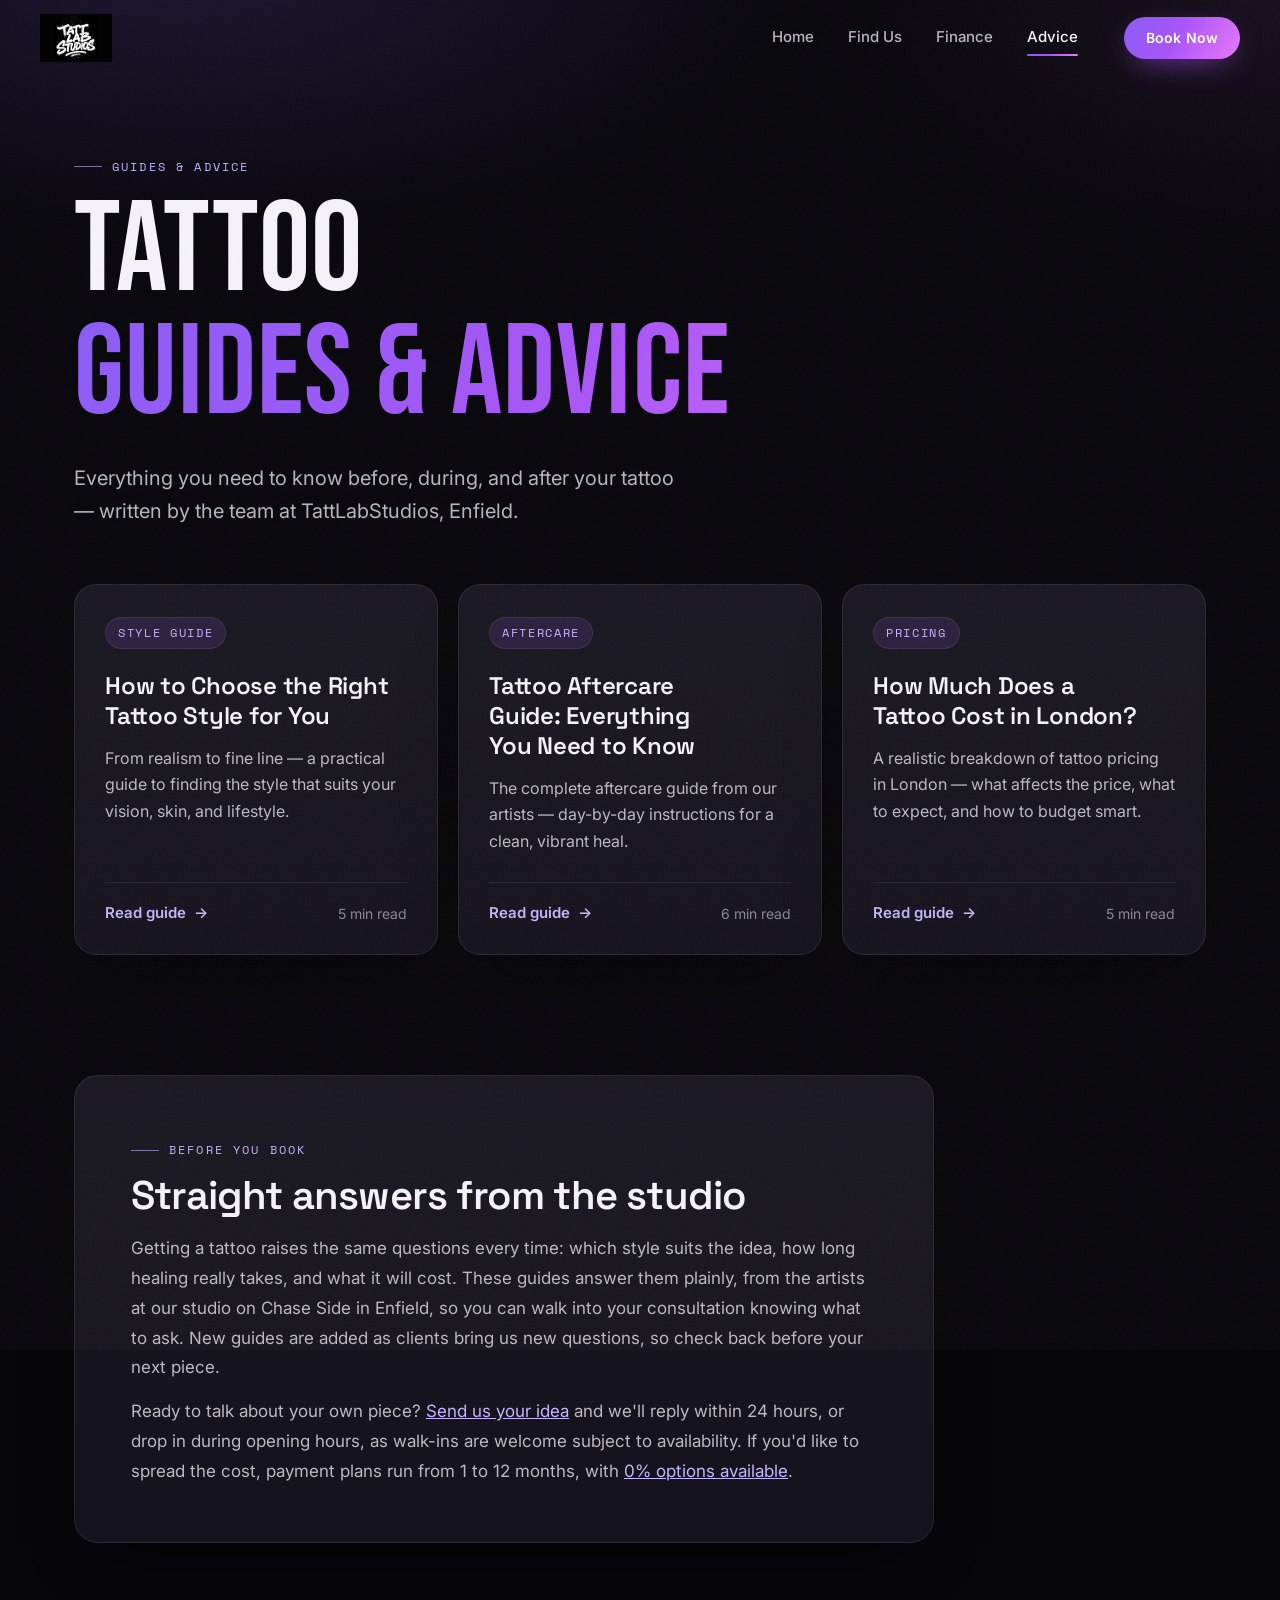
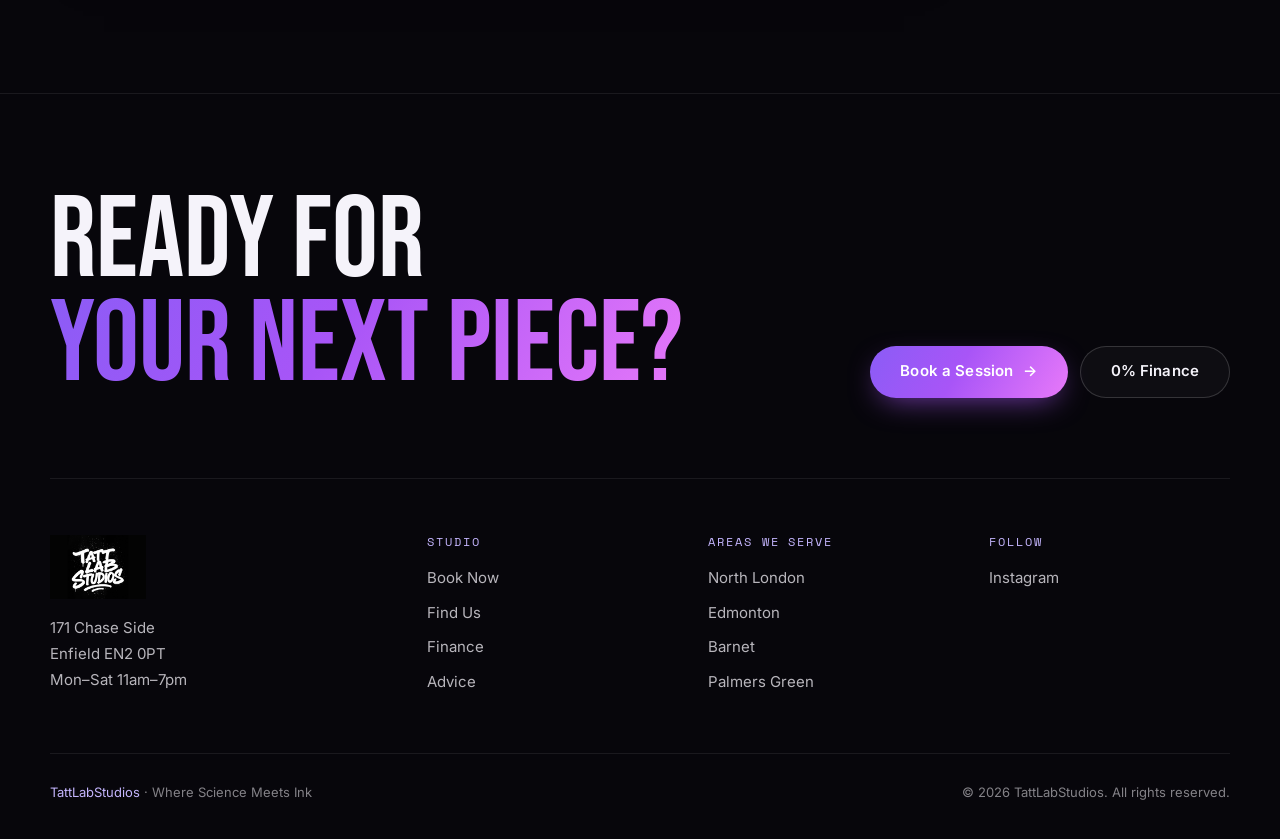
==== blog.html @ 55b68f9d "Merge remote-tracking branch 'origin/main' into redesign/cinematic # Conflicts: #	blog.html #	blog/h" ====
<!DOCTYPE html>
<html lang="en-GB">
<head>
  <meta charset="UTF-8"/>
  <meta name="viewport" content="width=device-width, initial-scale=1.0"/>
  <title>Tattoo Blog | Advice, Guides & Inspiration | TattLabStudios</title>
  <meta name="description" content="Tattoo advice, aftercare guides, style inspiration and cost breakdowns from TattLabStudios — Enfield's premier tattoo studio."/>
  <meta name="robots" content="index, follow"/>
  <link rel="canonical" href="https://www.tattlabstudios.co.uk/blog"/>
  <meta property="og:type" content="website"/>
  <meta property="og:title" content="Tattoo Blog | TattLabStudios Enfield"/>
  <meta property="og:description" content="Tattoo advice, aftercare guides, style inspiration and more from TattLabStudios, Enfield."/>
  <meta property="og:url" content="https://www.tattlabstudios.co.uk/blog"/>
  <meta property="og:image" content="https://www.tattlabstudios.co.uk/assets/logo.png"/>
  <meta name="twitter:card" content="summary"/>
  <link rel="icon" type="image/png" href="/assets/favicon-32.png"/>
  <link rel="preconnect" href="https://fonts.googleapis.com"/>
  <link rel="preconnect" href="https://fonts.gstatic.com" crossorigin/>
  <link href="https://fonts.googleapis.com/css2?family=Bebas+Neue&family=Inter:wght@400;500;600;700&family=Space+Grotesk:wght@500;600;700&family=Space+Mono:wght@400;700&display=swap" rel="stylesheet"/>
  <link rel="stylesheet" href="/shared.css"/>
  <script>document.documentElement.classList.add('js')</script>
  <script src="/assets/site.js" defer></script>
  <style>
    .guides { position: relative; z-index: 1; max-width: var(--max); margin: 0 auto; padding: 0 24px clamp(72px, 10vw, 120px); }
    .guide-grid { display: grid; grid-template-columns: repeat(3, 1fr); gap: 20px; }
    .guide-item { display: flex; }

    /* Whole card is one link */
    .guide-card {
      position: relative; overflow: hidden;
      flex: 1;
      display: flex; flex-direction: column;
      padding: 32px 30px 28px;
      border-radius: 22px;
      color: var(--text); text-decoration: none;
      transition: transform 0.6s var(--ease-cine), border-color 0.4s, box-shadow 0.6s var(--ease-cine);
    }
    .guide-card::after {
      content: ''; position: absolute; inset: auto -30% -60% -30%; height: 80%;
      background: radial-gradient(closest-side, var(--glow), transparent);
      opacity: 0; transition: opacity 0.6s; pointer-events: none;
    }
    .guide-card:hover, .guide-card:focus-visible { transform: translateY(-6px); border-color: var(--line-strong); }
    .guide-card:hover::after, .guide-card:focus-visible::after { opacity: 1; }

    .guide-tag {
      align-self: flex-start;
      font-family: var(--font-mono);
      font-size: 12px; letter-spacing: 0.14em; text-transform: uppercase;
      color: var(--accent-cyan);
      background: var(--accent-soft);
      border: 1px solid var(--line);
      padding: 5px 12px; border-radius: 999px;
      margin-bottom: 22px;
    }
    .guide-card h2 {
      font-size: 24px; font-weight: 600; letter-spacing: -0.01em; line-height: 1.25;
      margin-bottom: 14px;
    }
    .guide-card p { font-size: 16px; line-height: 1.65; color: var(--text-dim); margin-bottom: 28px; }
    .guide-foot {
      position: relative; z-index: 1;
      margin-top: auto;
      display: flex; justify-content: space-between; align-items: center; gap: 12px;
      padding-top: 18px;
      border-top: 1px solid var(--line);
    }
    .guide-read { color: var(--accent-cyan); font-weight: 600; font-size: 15px; display: inline-flex; gap: 8px; align-items: center; }
    .guide-card:hover .btn-arrow { transform: translateX(4px); }
    .guide-time { font-size: 14px; color: var(--text-dimmer); white-space: nowrap; }

    @media (max-width: 960px) { .guide-grid { grid-template-columns: repeat(2, 1fr); } }
    @media (max-width: 680px) {
      .guide-grid { grid-template-columns: 1fr; }
      .guide-card { padding: 28px 24px 24px; }
    }
      .before-book { position: relative; z-index: 1; max-width: var(--max); margin: 0 auto; padding: 0 24px clamp(64px, 9vw, 110px); }
    .bb-inner { padding: clamp(28px, 5vw, 56px); border-radius: 24px; max-width: 860px; }
    .bb-inner h2 { font-size: clamp(28px, 4vw, 40px); font-weight: 600; letter-spacing: -0.02em; margin: 14px 0 16px; }
    .bb-inner p { font-size: 17px; color: var(--text-dim); line-height: 1.75; }
    .bb-inner p + p { margin-top: 14px; }
    .bb-inner a { color: var(--accent-cyan); }
  </style>
</head>
<body>
  <a class="skip-link" href="#main">Skip to content</a>
  <!--HEADER:START-->
  <header class="site-header" id="siteHeader">
    <a href="/" class="brand" aria-label="TattLabStudios home"><img src="/assets/logo.png" alt="TattLabStudios"/></a>
    <nav class="site-nav" aria-label="Main">
      <a href="/">Home</a>
      <a href="/where-are-we">Find Us</a>
      <a href="/finance">Finance</a>
      <a href="/blog" aria-current="page">Advice</a>
    </nav>
    <a href="/contact" class="btn-primary btn-sm header-cta">Book Now</a>
    <button class="menu-toggle" type="button" aria-expanded="false" aria-controls="mobileMenu" aria-label="Open menu"><span></span><span></span></button>
  </header>
  <div class="mobile-menu" id="mobileMenu" aria-hidden="true">
    <nav aria-label="Mobile">
      <a href="/"><small>01</small>Home</a>
      <a href="/contact"><small>02</small>Book Now</a>
      <a href="/where-are-we"><small>03</small>Find Us</a>
      <a href="/finance"><small>04</small>Finance</a>
      <a href="/blog" aria-current="page"><small>05</small>Advice</a>
    </nav>
    <div class="mm-foot">
      171 Chase Side, Enfield EN2 0PT<br/>
      Mon–Sat 11am–7pm · Sun closed<br/>
      <a href="https://instagram.com/tattlabstudios" target="_blank" rel="noopener">@tattlabstudios</a>
    </div>
  </div>
  <!--HEADER:END-->

  <main id="main">
    <div class="page-hero">
      <div data-reveal-lines>
        <span class="eyebrow-label">Guides &amp; advice</span>
        <h1>
          <span class="line"><span>Tattoo</span></span>
          <span class="line" style="--d:.1s"><span class="grad-text">Guides &amp; Advice</span></span>
        </h1>
      </div>
      <p class="lead" data-reveal style="--d:.25s">Everything you need to know before, during, and after your tattoo — written by the team at TattLabStudios, Enfield.</p>
    </div>

    <section class="guides" aria-label="All guides">
      <div class="guide-grid">
        <div class="guide-item" data-reveal>
          <a href="/blog/how-to-choose-your-tattoo-style" class="guide-card glass-card">
            <span class="guide-tag">Style Guide</span>
            <h2>How to Choose the Right Tattoo Style for You</h2>
            <p>From realism to fine line — a practical guide to finding the style that suits your vision, skin, and lifestyle.</p>
            <span class="guide-foot">
              <span class="guide-read">Read guide <span class="btn-arrow" aria-hidden="true">→</span></span>
              <span class="guide-time">5 min read</span>
            </span>
          </a>
        </div>
        <div class="guide-item" data-reveal style="--d:.12s">
          <a href="/blog/tattoo-aftercare-guide" class="guide-card glass-card">
            <span class="guide-tag">Aftercare</span>
            <h2>Tattoo Aftercare Guide: Everything You Need to Know</h2>
            <p>The complete aftercare guide from our artists — day-by-day instructions for a clean, vibrant heal.</p>
            <span class="guide-foot">
              <span class="guide-read">Read guide <span class="btn-arrow" aria-hidden="true">→</span></span>
              <span class="guide-time">6 min read</span>
            </span>
          </a>
        </div>
        <div class="guide-item" data-reveal style="--d:.24s">
          <a href="/blog/how-much-does-a-tattoo-cost-in-london" class="guide-card glass-card">
            <span class="guide-tag">Pricing</span>
            <h2>How Much Does a Tattoo Cost in London?</h2>
            <p>A realistic breakdown of tattoo pricing in London — what affects the price, what to expect, and how to budget smart.</p>
            <span class="guide-foot">
              <span class="guide-read">Read guide <span class="btn-arrow" aria-hidden="true">→</span></span>
              <span class="guide-time">5 min read</span>
            </span>
          </a>
        </div>
      </div>
    </section>

    <section class="before-book" aria-labelledby="before-book">
      <div class="bb-inner glass-card" data-reveal>
        <span class="eyebrow-label">Before you book</span>
        <h2 id="before-book">Straight answers from the studio</h2>
        <p>Getting a tattoo raises the same questions every time: which style suits the idea, how long healing really takes, and what it will cost. These guides answer them plainly, from the artists at our studio on Chase Side in Enfield, so you can walk into your consultation knowing what to ask. New guides are added as clients bring us new questions, so check back before your next piece.</p>
        <p>Ready to talk about your own piece? <a href="/contact">Send us your idea</a> and we'll reply within 24 hours, or drop in during opening hours, as walk-ins are welcome subject to availability. If you'd like to spread the cost, payment plans run from 1 to 12 months, with <a href="/finance">0% options available</a>.</p>
      </div>
    </section>
  </main>

  <!--FOOTER:START-->
  <footer>
    <div class="footer-cta">
      <h2>Ready for<br/><span class="grad-text">your next piece?</span></h2>
      <div class="fc-actions">
        <a href="/contact" class="btn-primary">Book a Session <span class="btn-arrow">→</span></a>
        <a href="/finance" class="btn-ghost">0% Finance</a>
      </div>
    </div>
    <div class="footer-inner">
      <div class="footer-col">
        <img src="/assets/logo.png" alt="TattLabStudios" class="footer-logo"/>
        <p>171 Chase Side<br/>Enfield EN2 0PT<br/>Mon–Sat 11am–7pm</p>
      </div>
      <div class="footer-col">
        <h4>Studio</h4>
        <a href="/contact">Book Now</a>
        <a href="/where-are-we">Find Us</a>
        <a href="/finance">Finance</a>
        <a href="/blog">Advice</a>
      </div>
      <div class="footer-col">
        <h4>Areas We Serve</h4>
        <a href="/tattoo-studio-north-london">North London</a>
        <a href="/tattoo-studio-edmonton">Edmonton</a>
        <a href="/tattoo-studio-barnet">Barnet</a>
        <a href="/tattoo-studio-palmers-green">Palmers Green</a>
      </div>
      <div class="footer-col">
        <h4>Follow</h4>
        <a href="https://instagram.com/tattlabstudios" target="_blank" rel="noopener">Instagram</a>
      </div>
    </div>
    <div class="footer-bottom">
      <span><span class="f-accent">TattLabStudios</span> · Where Science Meets Ink</span>
      <span>© 2026 TattLabStudios. All rights reserved.</span>
    </div>
  </footer>
  <!--FOOTER:END-->
</body>
</html>
---- shared.css ----
/* ══════════════════════════════════════════════════════════════
   TattLabStudios — Shared Design System
   Cinematic · clear · simple
   ══════════════════════════════════════════════════════════════ */

:root {
  /* Surfaces */
  --bg: #07060b;
  --bg2: #0d0b14;
  --surface: #110f19;
  --surface-2: #181523;
  --line: rgba(255,255,255,0.08);
  --line-strong: rgba(255,255,255,0.16);

  /* Text */
  --text: #f5f3fa;
  --text-dim: rgba(245,243,250,0.74);
  --text-dimmer: rgba(245,243,250,0.52);

  /* Brand */
  --accent: #a855f7;
  --accent-soft: rgba(168,85,247,0.14);
  --accent-cyan: #c4b5fd;          /* legacy name — light violet */
  --accent-pink: #e879f9;
  --grad: linear-gradient(120deg, #8b5cf6 0%, #a855f7 45%, #e879f9 100%);

  /* Legacy tokens still referenced by page styles */
  --card: var(--surface);
  --card-border: var(--line);
  --glow: rgba(168,85,247,0.28);
  --glow-cyan: rgba(168,85,247,0.18);

  /* Type */
  --font-body: 'Inter', system-ui, -apple-system, sans-serif;
  --font-display: 'Space Grotesk', 'Inter', system-ui, sans-serif;
  --font-cine: 'Bebas Neue', 'Space Grotesk', Impact, sans-serif;
  --font-mono: 'Space Mono', ui-monospace, monospace;

  /* Motion */
  --ease-cine: cubic-bezier(0.16, 1, 0.3, 1);
  --ease-soft: cubic-bezier(0.65, 0, 0.35, 1);

  --header-h: 76px;
  --max: 1180px;
}

*, *::before, *::after { box-sizing: border-box; margin: 0; padding: 0; }

html { scroll-behavior: smooth; scroll-padding-top: calc(var(--header-h) + 16px); }

body {
  font-family: var(--font-body);
  font-size: 16px;
  line-height: 1.65;
  background: var(--bg);
  color: var(--text);
  min-height: 100vh;
  overflow-x: hidden;
  -webkit-font-smoothing: antialiased;
  -moz-osx-font-smoothing: grayscale;
  text-rendering: optimizeLegibility;
  animation: pageIn 0.9s var(--ease-cine) both;
}

body.is-leaving { animation: pageOut 0.35s var(--ease-soft) forwards; }

@keyframes pageIn  { from { opacity: 0; } to { opacity: 1; } }
@keyframes pageOut { to { opacity: 0; } }

h1, h2, h3, h4 { font-family: var(--font-display); line-height: 1.1; text-wrap: balance; }
p { text-wrap: pretty; }
img { max-width: 100%; display: block; }
a { color: inherit; }

::selection { background: rgba(168,85,247,0.5); color: #fff; }

:focus-visible { outline: 2px solid var(--accent-pink); outline-offset: 3px; border-radius: 6px; }

.skip-link {
  position: absolute; left: 16px; top: -60px; z-index: 2000;
  background: #fff; color: #000; padding: 10px 16px; border-radius: 8px;
  font-weight: 600; text-decoration: none; transition: top 0.2s;
}
.skip-link:focus { top: 16px; }

/* ── Film grain + vignette (cinematic texture, very subtle) ── */
body::before {
  content: '';
  position: fixed; inset: -50%;
  z-index: 999; pointer-events: none;
  opacity: 0.05;
  background-image: url("data:image/svg+xml,%3Csvg xmlns='http://www.w3.org/2000/svg' width='160' height='160'%3E%3Cfilter id='n'%3E%3CfeTurbulence type='fractalNoise' baseFrequency='0.9' numOctaves='2' stitchTiles='stitch'/%3E%3C/filter%3E%3Crect width='100%25' height='100%25' filter='url(%23n)'/%3E%3C/svg%3E");
  animation: grain 1.2s steps(6) infinite;
}
@keyframes grain {
  0%   { transform: translate(0,0); }
  20%  { transform: translate(-3%,2%); }
  40%  { transform: translate(2%,-3%); }
  60%  { transform: translate(-2%,-1%); }
  80%  { transform: translate(3%,3%); }
  100% { transform: translate(0,0); }
}

/* Old decorative layers are retired */
.bg-blobs, .bg-grid, .sci-bg { display: none !important; }

/* Soft ambient light at the top of every page */
body::after {
  content: '';
  position: fixed; inset: 0; z-index: -1; pointer-events: none;
  background:
    radial-gradient(ellipse 70% 45% at 15% -5%, rgba(139,92,246,0.16), transparent 70%),
    radial-gradient(ellipse 50% 40% at 100% 0%, rgba(232,121,249,0.07), transparent 70%);
}

/* ══ HEADER ══════════════════════════════════════════════════ */
.site-header {
  position: fixed; top: 0; left: 0; right: 0;
  z-index: 1000;
  height: var(--header-h);
  display: flex; align-items: center; gap: 32px;
  padding: 0 clamp(16px, 4vw, 40px);
  transition: background 0.4s var(--ease-soft), border-color 0.4s, backdrop-filter 0.4s, height 0.4s var(--ease-cine);
  border-bottom: 1px solid transparent;
}
.site-header.is-scrolled {
  --header-h: 64px;
  background: rgba(7,6,11,0.78);
  backdrop-filter: blur(18px) saturate(140%);
  -webkit-backdrop-filter: blur(18px) saturate(140%);
  border-bottom-color: var(--line);
}

.brand { display: flex; align-items: center; flex-shrink: 0; text-decoration: none; }
.brand img {
  height: 48px; width: auto;
  mix-blend-mode: screen;           /* drops the logo's black box */
  transition: height 0.4s var(--ease-cine), transform 0.3s;
}
.site-header.is-scrolled .brand img { height: 40px; }
.brand:hover img { transform: rotate(-3deg) scale(1.04); }

.site-nav { display: flex; align-items: center; gap: 6px; margin-left: auto; }
.site-nav a {
  position: relative;
  font-size: 15px; font-weight: 500;
  color: var(--text-dim);
  text-decoration: none;
  padding: 8px 14px;
  transition: color 0.25s;
}
.site-nav a::after {
  content: '';
  position: absolute; left: 14px; right: 14px; bottom: 2px;
  height: 2px; border-radius: 2px;
  background: var(--grad);
  transform: scaleX(0); transform-origin: left;
  transition: transform 0.45s var(--ease-cine);
}
.site-nav a:hover { color: var(--text); }
.site-nav a:hover::after,
.site-nav a[aria-current="page"]::after { transform: scaleX(1); }
.site-nav a[aria-current="page"] { color: var(--text); }

.header-cta { flex-shrink: 0; }

.menu-toggle {
  display: none;
  margin-left: auto;
  width: 46px; height: 46px;
  border-radius: 50%;
  border: 1px solid var(--line-strong);
  background: rgba(255,255,255,0.03);
  cursor: pointer;
  position: relative;
  z-index: 1101;
}
.menu-toggle span {
  position: absolute; left: 13px; right: 13px; height: 2px;
  background: var(--text); border-radius: 2px;
  transition: transform 0.45s var(--ease-cine), top 0.45s var(--ease-cine);
}
.menu-toggle span:nth-child(1) { top: 18px; }
.menu-toggle span:nth-child(2) { top: 26px; }
.menu-open .menu-toggle span:nth-child(1) { top: 22px; transform: rotate(45deg); }
.menu-open .menu-toggle span:nth-child(2) { top: 22px; transform: rotate(-45deg); }

/* Full-screen mobile menu */
.mobile-menu {
  position: fixed; inset: 0; z-index: 1100;
  background: rgba(7,6,11,0.97);
  backdrop-filter: blur(20px);
  -webkit-backdrop-filter: blur(20px);
  display: flex; flex-direction: column; justify-content: center;
  padding: 100px 28px 40px;
  clip-path: inset(0 0 100% 0);
  visibility: hidden;
  transition: clip-path 0.7s var(--ease-cine), visibility 0s linear 0.7s;
}
.menu-open .mobile-menu {
  clip-path: inset(0 0 0 0);
  visibility: visible;
  transition: clip-path 0.7s var(--ease-cine), visibility 0s;
}
.mobile-menu nav { display: flex; flex-direction: column; gap: 4px; }
.mobile-menu nav a {
  display: flex; align-items: baseline; gap: 16px;
  font-family: var(--font-cine);
  font-size: clamp(44px, 13vw, 64px);
  letter-spacing: 0.02em;
  line-height: 1.05;
  color: var(--text);
  text-decoration: none;
  opacity: 0; transform: translateY(30px);
  transition: opacity 0.5s, transform 0.7s var(--ease-cine), color 0.2s;
}
.mobile-menu nav a small {
  font-family: var(--font-mono); font-size: 12px; color: var(--accent-cyan); letter-spacing: 0.1em;
}
.mobile-menu nav a[aria-current="page"] { color: var(--accent-cyan); }
.menu-open .mobile-menu nav a { opacity: 1; transform: none; }
.menu-open .mobile-menu nav a:nth-child(1) { transition-delay: 0.15s; }
.menu-open .mobile-menu nav a:nth-child(2) { transition-delay: 0.21s; }
.menu-open .mobile-menu nav a:nth-child(3) { transition-delay: 0.27s; }
.menu-open .mobile-menu nav a:nth-child(4) { transition-delay: 0.33s; }
.menu-open .mobile-menu nav a:nth-child(5) { transition-delay: 0.39s; }
.mobile-menu .mm-foot {
  margin-top: 40px; padding-top: 24px;
  border-top: 1px solid var(--line);
  color: var(--text-dim); font-size: 15px; line-height: 1.7;
}
.mobile-menu .mm-foot a { color: var(--accent-cyan); text-decoration: none; }
body.menu-open { overflow: hidden; }

@media (max-width: 880px) {
  .site-nav, .header-cta { display: none; }
  .menu-toggle { display: block; }
  .brand img { height: 42px; }
}

/* ══ BUTTONS ═════════════════════════════════════════════════ */
.btn-primary, .btn-ghost {
  position: relative;
  display: inline-flex; align-items: center; justify-content: center; gap: 10px;
  min-height: 52px;
  padding: 0 30px;
  font-family: var(--font-body);
  font-size: 15px; font-weight: 600; letter-spacing: 0.01em;
  border-radius: 999px;
  text-decoration: none;
  cursor: pointer;
  overflow: hidden;
  isolation: isolate;
  transition: transform 0.35s var(--ease-cine), box-shadow 0.35s, border-color 0.3s, background 0.3s, color 0.3s;
}
.btn-primary {
  color: #fff;
  background: var(--grad);
  border: none;
  box-shadow: 0 10px 30px -10px rgba(168,85,247,0.7);
}
/* light sweep on hover */
.btn-primary::before {
  content: '';
  position: absolute; inset: 0; z-index: -1;
  background: linear-gradient(110deg, transparent 30%, rgba(255,255,255,0.35) 50%, transparent 70%);
  transform: translateX(-120%);
  transition: transform 0.8s var(--ease-cine);
}
.btn-primary:hover::before { transform: translateX(120%); }
.btn-primary:hover { transform: translateY(-2px); box-shadow: 0 16px 40px -10px rgba(168,85,247,0.85); }

.btn-ghost {
  color: var(--text);
  background: rgba(255,255,255,0.03);
  border: 1px solid var(--line-strong);
}
.btn-ghost:hover { transform: translateY(-2px); border-color: rgba(255,255,255,0.4); background: rgba(255,255,255,0.07); }

.btn-sm { min-height: 42px; padding: 0 22px; font-size: 14px; }
.btn-arrow { transition: transform 0.35s var(--ease-cine); }
.btn-primary:hover .btn-arrow, .btn-ghost:hover .btn-arrow { transform: translateX(4px); }

/* ══ CARDS ═══════════════════════════════════════════════════ */
.glass-card {
  background: linear-gradient(180deg, rgba(255,255,255,0.035), rgba(255,255,255,0.01)), var(--surface);
  border: 1px solid var(--line);
  border-radius: 20px;
  box-shadow: 0 30px 60px -30px rgba(0,0,0,0.8);
}

/* ══ TYPE HELPERS ════════════════════════════════════════════ */
.lab-label, .eyebrow-label {
  display: inline-flex; align-items: center; gap: 10px;
  font-family: var(--font-mono);
  font-size: 12px;
  letter-spacing: 0.18em;
  text-transform: uppercase;
  color: var(--accent-cyan);
}
.eyebrow-label::before {
  content: ''; width: 28px; height: 1px; background: currentColor; opacity: 0.6;
}

.cine-title {
  font-family: var(--font-cine);
  font-weight: 400;
  letter-spacing: 0.01em;
  line-height: 0.92;
  text-transform: uppercase;
}

.text-accent { color: var(--accent); }
.text-cyan { color: var(--accent-cyan); }
.text-dim { color: var(--text-dim); }

.grad-text {
  background: var(--grad);
  -webkit-background-clip: text;
  -webkit-text-fill-color: transparent;
  background-clip: text;
}

/* ══ LAYOUT ══════════════════════════════════════════════════ */
.section-wrap { position: relative; z-index: 1; max-width: var(--max); margin: 0 auto; padding: 0 24px; }
.page-content { position: relative; z-index: 1; padding-top: calc(var(--header-h) + 48px); }

/* Shared page hero for inner pages */
.page-hero {
  position: relative; z-index: 1;
  max-width: var(--max); margin: 0 auto;
  padding: calc(var(--header-h) + 72px) 24px 56px;
}
.page-hero h1 {
  font-family: var(--font-cine);
  font-weight: 400;
  text-transform: uppercase;
  font-size: clamp(56px, 10vw, 128px);
  line-height: 0.9;
  letter-spacing: 0.01em;
  margin: 18px 0 22px;
}
.page-hero p.lead { font-size: clamp(17px, 2vw, 20px); color: var(--text-dim); max-width: 600px; }

/* ══ REVEAL ON SCROLL ════════════════════════════════════════
   Only hides content once JS has confirmed it can reveal it. */
.js [data-reveal] {
  opacity: 0;
  transform: translateY(36px);
  filter: blur(6px);
  transition: opacity 1s var(--ease-cine), transform 1.1s var(--ease-cine), filter 1s var(--ease-cine);
  transition-delay: var(--d, 0s);
}
.js [data-reveal="fade"] { transform: none; }
.js [data-reveal="zoom"] { transform: scale(1.06); }
.js [data-reveal].is-in { opacity: 1; transform: none; filter: none; }

/* Masked line reveal for big headings: wrap each line in <span class="line"><span>…</span></span> */
.line { display: block; overflow: hidden; padding-bottom: 0.06em; }
.line > span { display: block; }
.js .line > span { transform: translateY(105%); transition: transform 1.2s var(--ease-cine); transition-delay: var(--d, 0s); }
.js .is-in .line > span, .js .line.is-in > span { transform: none; }

/* ══ FOOTER ══════════════════════════════════════════════════ */
footer {
  position: relative; z-index: 1;
  margin-top: 40px;
  border-top: 1px solid var(--line);
  padding: 0 24px 36px;
  color: var(--text-dimmer);
  font-size: 15px;
}

.footer-cta {
  max-width: var(--max); margin: 0 auto;
  padding: 96px 0 80px;
  display: flex; align-items: flex-end; justify-content: space-between; gap: 32px; flex-wrap: wrap;
  border-bottom: 1px solid var(--line);
}
.footer-cta h2 {
  font-family: var(--font-cine); font-weight: 400; text-transform: uppercase;
  font-size: clamp(56px, 9vw, 120px); line-height: 0.9; color: var(--text);
}
.footer-cta .fc-actions { display: flex; gap: 12px; flex-wrap: wrap; }

.footer-inner {
  max-width: var(--max); margin: 0 auto;
  display: grid; grid-template-columns: 1.4fr 1fr 1fr 1fr; gap: 40px;
  padding: 56px 0 48px;
}
.footer-col h4 {
  font-family: var(--font-mono);
  font-size: 12px; letter-spacing: 0.16em; text-transform: uppercase;
  color: var(--accent-cyan); font-weight: 400;
  margin-bottom: 18px;
}
.footer-col p { color: var(--text-dim); line-height: 1.75; }
.footer-col a {
  display: block; width: fit-content;
  color: var(--text-dim); text-decoration: none;
  margin-bottom: 10px;
  transition: color 0.2s, transform 0.3s var(--ease-cine);
}
.footer-col a:hover { color: var(--text); transform: translateX(3px); }
.footer-logo { height: 64px; width: auto; mix-blend-mode: screen; margin-bottom: 16px; }

.footer-bottom {
  max-width: var(--max); margin: 0 auto;
  padding-top: 28px;
  border-top: 1px solid var(--line);
  display: flex; justify-content: space-between; align-items: center; flex-wrap: wrap; gap: 12px;
  font-size: 13px;
}
footer span.f-accent { color: var(--accent-cyan); }

@media (max-width: 880px) { .footer-inner { grid-template-columns: 1fr 1fr; } }
@media (max-width: 520px) {
  .footer-inner { grid-template-columns: 1fr; gap: 32px; }
  .footer-bottom { flex-direction: column; text-align: center; }
  .footer-cta { padding: 72px 0 56px; }
}

/* ══ STAT BADGES (used on several pages) ═════════════════════ */
.stat-badge { display: flex; flex-direction: column; gap: 6px; }
.stat-badge .val {
  font-family: var(--font-cine);
  font-size: clamp(48px, 6vw, 72px); line-height: 0.9;
  background: var(--grad);
  -webkit-background-clip: text; -webkit-text-fill-color: transparent; background-clip: text;
}
.stat-badge .lbl { font-size: 14px; color: var(--text-dim); }

/* ══ FORMS (shared polish for contact + finance) ═════════════ */
input, select, textarea { font-family: inherit; font-size: 16px; }

input:-webkit-autofill,
input:-webkit-autofill:hover,
input:-webkit-autofill:focus,
select:-webkit-autofill,
textarea:-webkit-autofill {
  -webkit-box-shadow: 0 0 0 1000px var(--surface-2) inset !important;
  box-shadow: 0 0 0 1000px var(--surface-2) inset !important;
  -webkit-text-fill-color: var(--text) !important;
  caret-color: var(--text);
  transition: background-color 5000s ease-in-out 0s;
}

/* ── Legacy decorative helpers (kept so nothing breaks) ── */
.crosshair, .mol-node { display: none; }

/* ── Scrollbar ── */
::-webkit-scrollbar { width: 10px; }
::-webkit-scrollbar-track { background: var(--bg); }
::-webkit-scrollbar-thumb { background: #2a2438; border-radius: 10px; border: 3px solid var(--bg); }
::-webkit-scrollbar-thumb:hover { background: #3d3452; }

/* ── Reduced motion: keep everything visible and still ── */
@media (prefers-reduced-motion: reduce) {
  html { scroll-behavior: auto; }
  body, body.is-leaving { animation: none; }
  body::before { animation: none; }
  *, *::before, *::after {
    animation-duration: 0.01ms !important;
    animation-iteration-count: 1 !important;
    transition-duration: 0.01ms !important;
    transition-delay: 0s !important;
  }
  .js [data-reveal], .js .line > span { opacity: 1; transform: none; filter: none; }
}
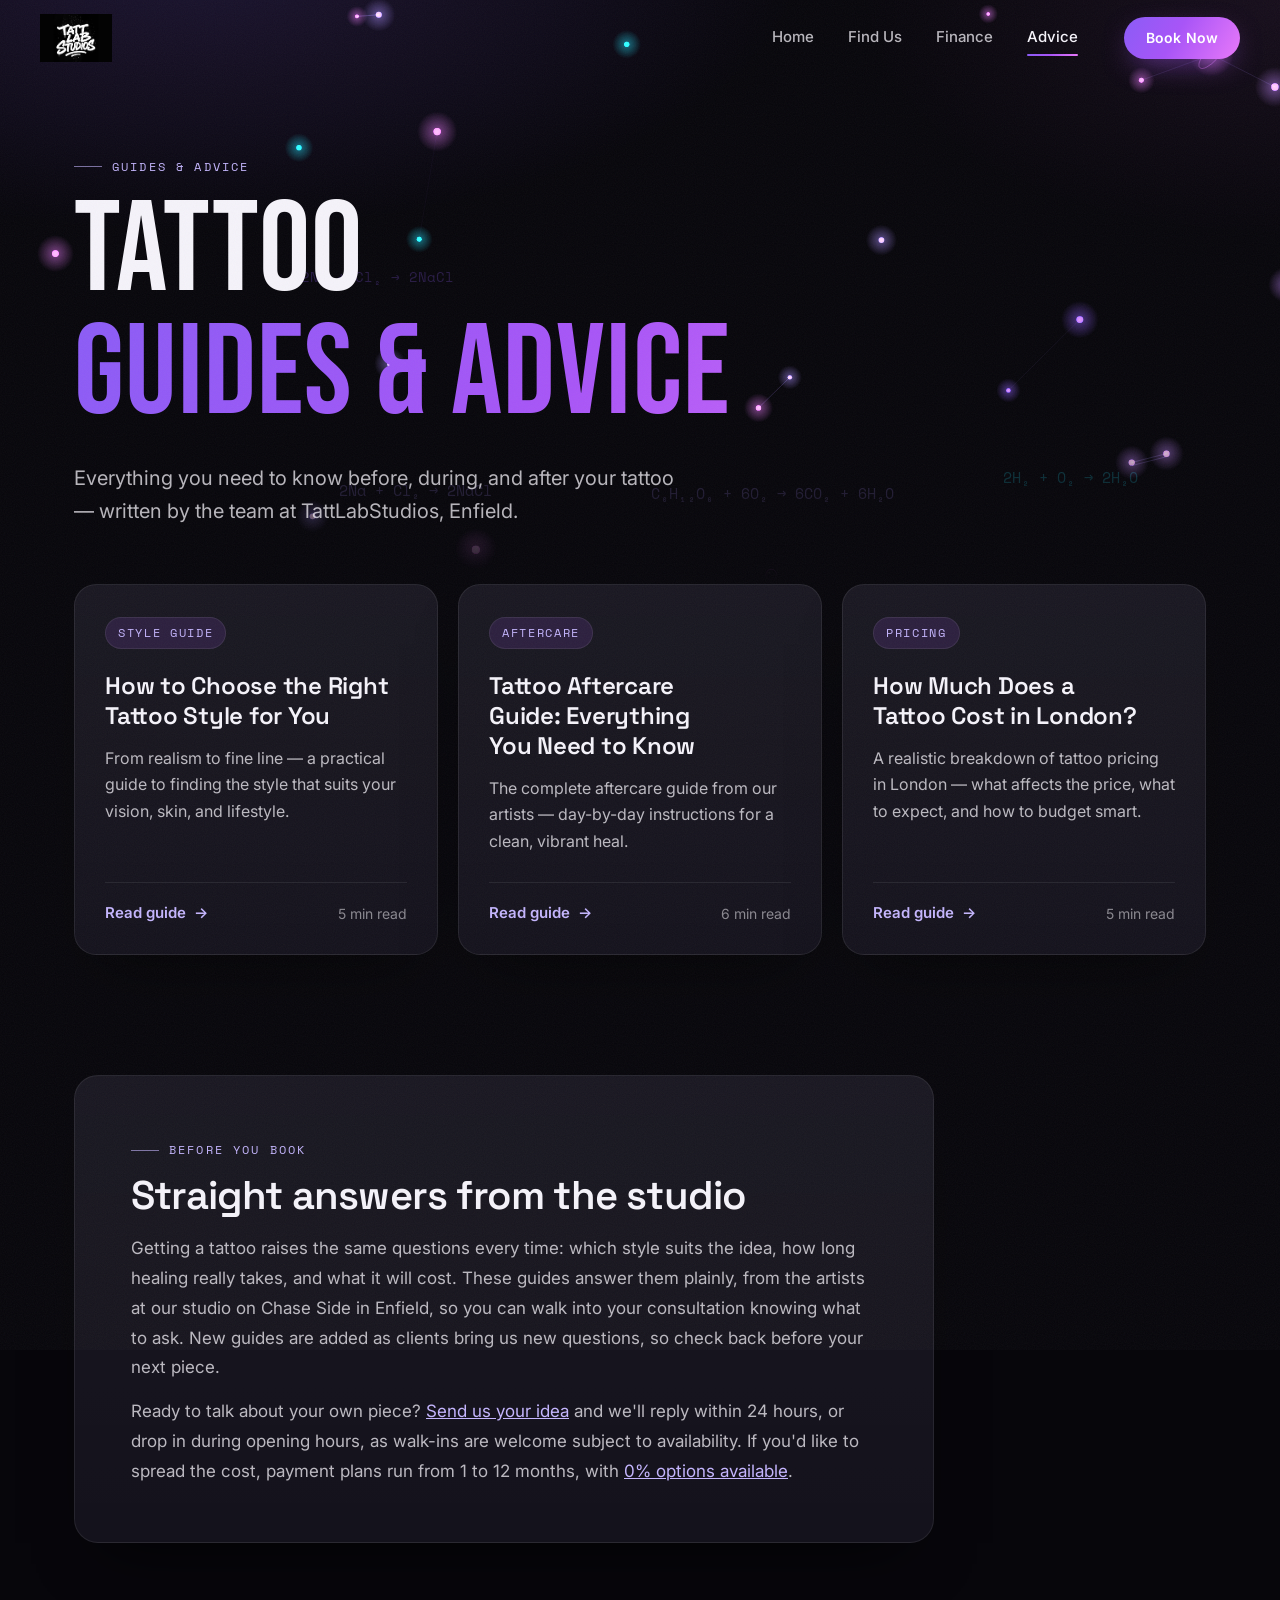
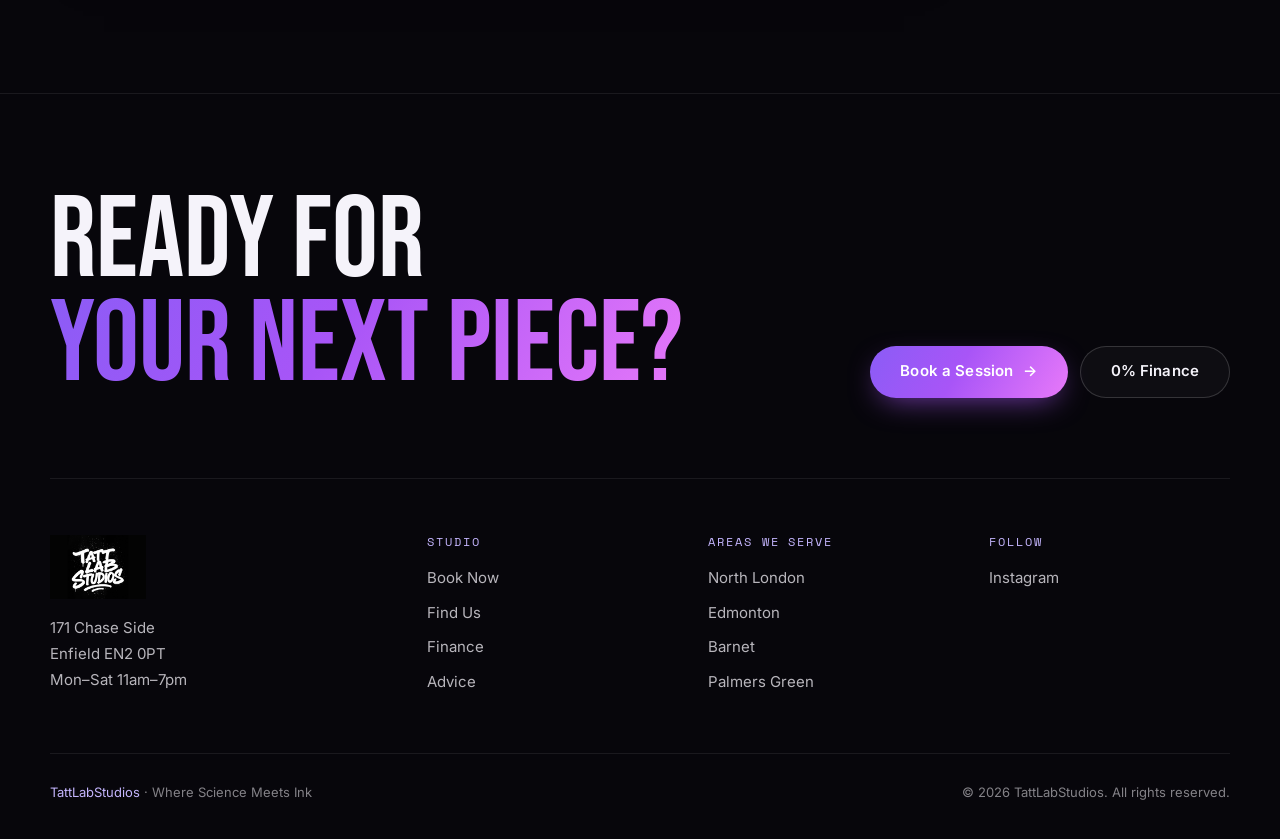
==== commit 25953dc6: "Live lab backdrop and reactive UI Replace the homepage hero photo with an animated lab scene (molecu" ====
--- a/blog.html
+++ b/blog.html
@@ -17,9 +17,10 @@
   <link rel="preconnect" href="https://fonts.googleapis.com"/>
   <link rel="preconnect" href="https://fonts.gstatic.com" crossorigin/>
   <link href="https://fonts.googleapis.com/css2?family=Bebas+Neue&family=Inter:wght@400;500;600;700&family=Space+Grotesk:wght@500;600;700&family=Space+Mono:wght@400;700&display=swap" rel="stylesheet"/>
-  <link rel="stylesheet" href="/shared.css"/>
+  <link rel="stylesheet" href="/shared.css?v=20261120c"/>
   <script>document.documentElement.classList.add('js')</script>
-  <script src="/assets/site.js" defer></script>
+  <script src="/assets/site.js?v=20261120c" defer></script>
+  <script src="/assets/lab-fx.js?v=20261120c" defer></script>
   <style>
     .guides { position: relative; z-index: 1; max-width: var(--max); margin: 0 auto; padding: 0 24px clamp(72px, 10vw, 120px); }
     .guide-grid { display: grid; grid-template-columns: repeat(3, 1fr); gap: 20px; }
@@ -113,7 +114,7 @@
   <!--HEADER:END-->
 
   <main id="main">
-    <div class="page-hero">
+    <div class="page-hero" data-lab-fx="lite">
       <div data-reveal-lines>
         <span class="eyebrow-label">Guides &amp; advice</span>
         <h1>
--- a/shared.css
+++ b/shared.css
@@ -467,3 +467,72 @@
   }
   .js [data-reveal], .js .line > span { opacity: 1; transform: none; filter: none; }
 }
+
+/* ══ LAB FX: live molecule / reaction backdrop (assets/lab-fx.js) ══ */
+[data-lab-fx] { position: relative; isolation: isolate; }
+.lab-canvas {
+  position: absolute; top: 0; bottom: 0;
+  left: calc(50% - 50vw); width: 100vw; height: 100%;
+  z-index: -2;
+  pointer-events: none;
+  -webkit-mask-image: linear-gradient(180deg, #000 72%, transparent);
+          mask-image: linear-gradient(180deg, #000 72%, transparent);
+  animation: labIn 1.6s var(--ease-cine) 0.3s both;
+}
+@keyframes labIn { from { opacity: 0; filter: blur(6px); } to { opacity: 1; filter: none; } }
+.page-hero[data-lab-fx] .lab-canvas { opacity: 0.85; }
+/* tapping the backdrop sets off a reaction with a small jolt */
+.lab-shake > :not(.lab-canvas):not(.letterbox) { animation: labShake 0.38s cubic-bezier(.36,.07,.19,.97); }
+@keyframes labShake {
+  20% { transform: translate(-3px, 2px); }
+  40% { transform: translate(3px, -2px); }
+  60% { transform: translate(-2px, -1px); }
+  80% { transform: translate(2px, 1px); }
+}
+
+/* ══ REACTIVE UI ═════════════════════════════════════════════ */
+.scroll-progress {
+  position: fixed; top: 0; left: 0; right: 0; height: 3px;
+  z-index: 1200; pointer-events: none;
+  background: linear-gradient(90deg, #22d3ee, #a78bfa, #e879f9);
+  box-shadow: 0 0 12px rgba(232,121,249,0.7);
+  transform: scaleX(0); transform-origin: left;
+}
+.burst-dot {
+  position: fixed; z-index: 2000; pointer-events: none;
+  width: 6px; height: 6px; border-radius: 50%;
+  box-shadow: 0 0 10px currentColor;
+}
+/* buttons drift toward the cursor and squash when pressed */
+.btn-primary, .btn-ghost {
+  translate: var(--tx, 0px) var(--ty, 0px);
+  transition: transform 0.35s var(--ease-cine), translate 0.25s var(--ease-soft), scale 0.15s, box-shadow 0.35s, border-color 0.3s, background 0.3s, color 0.3s;
+}
+.btn-primary:active, .btn-ghost:active, .menu-toggle:active { scale: 0.95; }
+.btn-primary { animation: btnGlow 3.2s ease-in-out infinite; }
+@keyframes btnGlow {
+  0%, 100% { box-shadow: 0 10px 30px -10px rgba(168,85,247,0.7); }
+  50%      { box-shadow: 0 10px 38px -6px rgba(232,121,249,0.85); }
+}
+.glass-card:active { scale: 0.99; }
+.is-reactive { position: relative; rotate: var(--rot, 0 0 1 0deg); transition: rotate 0.4s var(--ease-soft), transform 0.6s var(--ease-cine), border-color 0.4s, opacity 1s var(--ease-cine), filter 1s var(--ease-cine); }
+.card-spot {
+  position: absolute; inset: 0; border-radius: inherit; pointer-events: none; z-index: 2;
+  background: radial-gradient(420px circle at var(--mx, 50%) var(--my, 50%), rgba(167,139,250,0.16), transparent 45%);
+  opacity: 0; transition: opacity 0.35s;
+  mix-blend-mode: screen;
+}
+.is-reactive:hover .card-spot { opacity: 1; }
+.is-reactive:hover { border-color: rgba(167,139,250,0.45); }
+
+/* mobile header: logo left, Book Now + menu grouped on the right */
+@media (max-width: 880px) {
+  .header-cta { display: inline-flex; margin-left: auto; min-height: 40px; padding: 0 18px; }
+  .header-cta + .menu-toggle { margin-left: 10px; }
+}
+@media (max-width: 360px) { .header-cta { display: none; } .menu-toggle { margin-left: auto; } }
+
+@media (prefers-reduced-motion: reduce) {
+  .btn-primary { animation: none; }
+  .lab-canvas { animation: none; }
+}
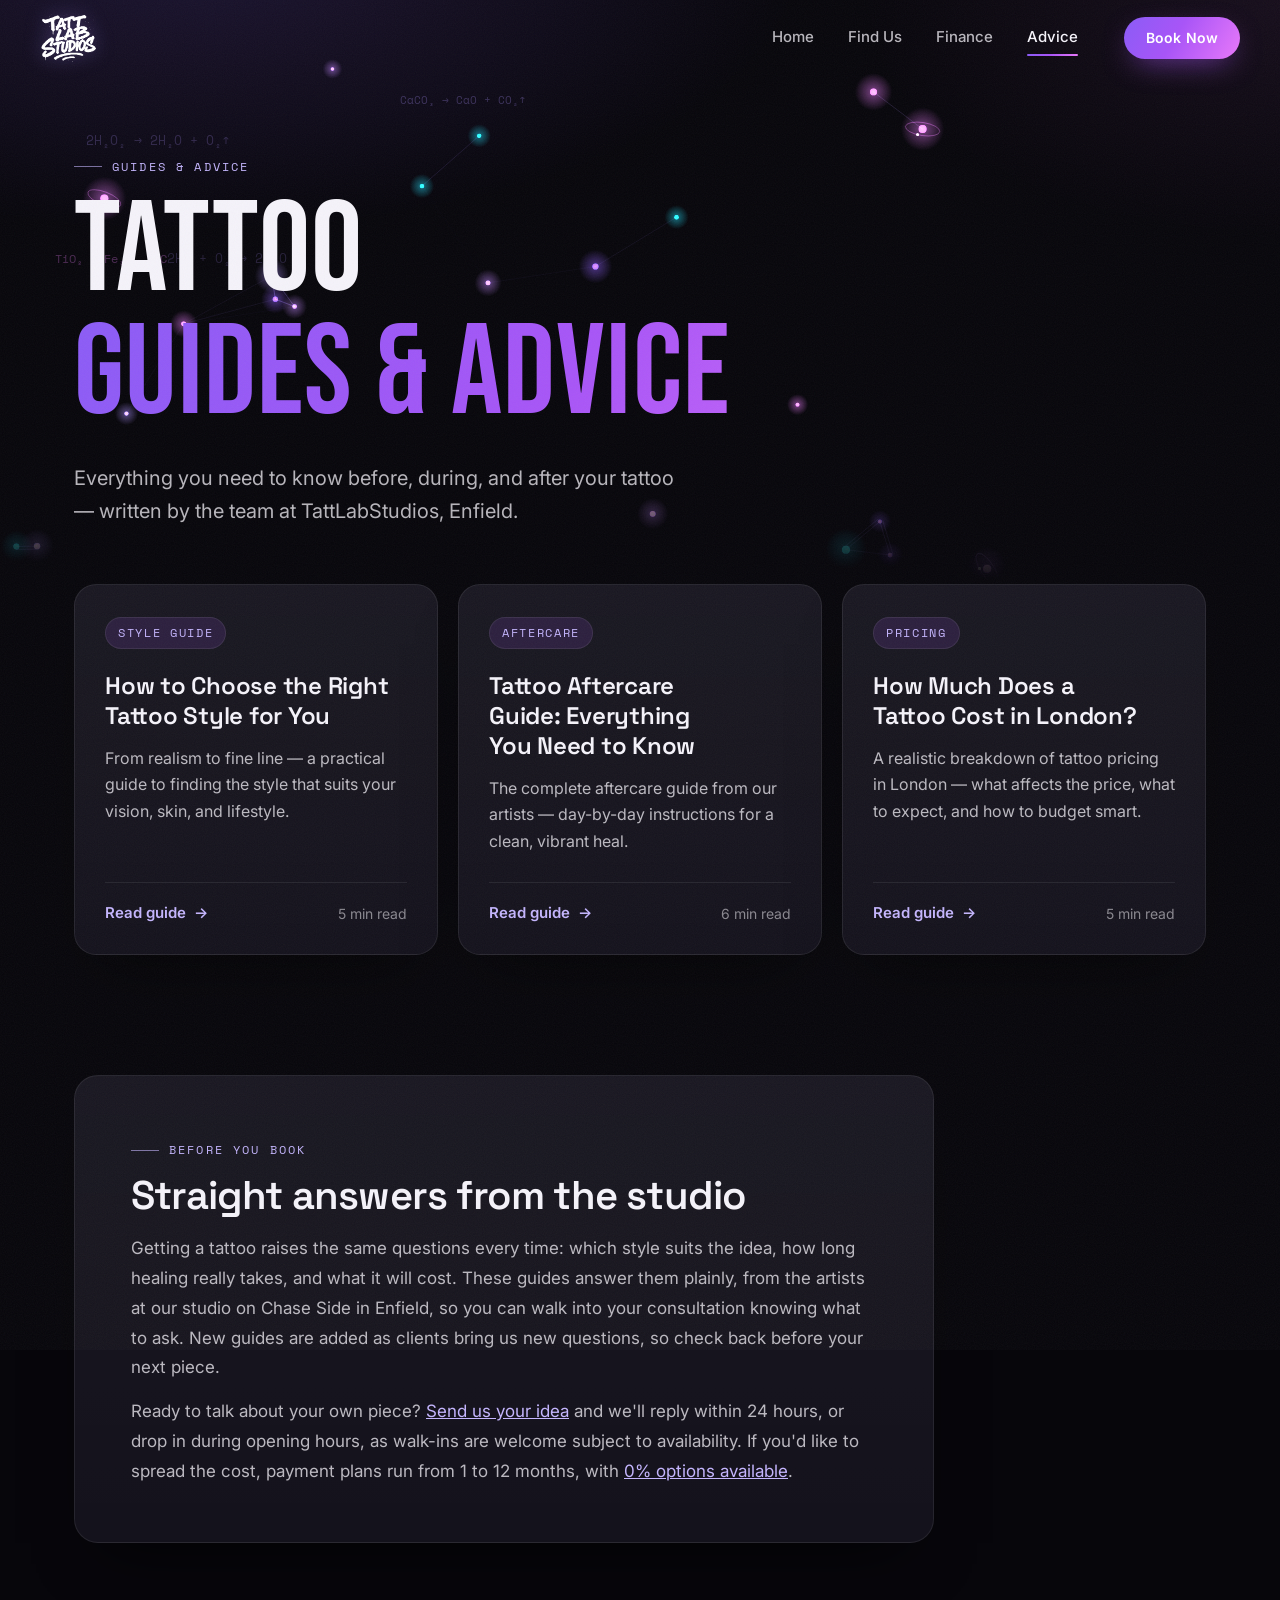
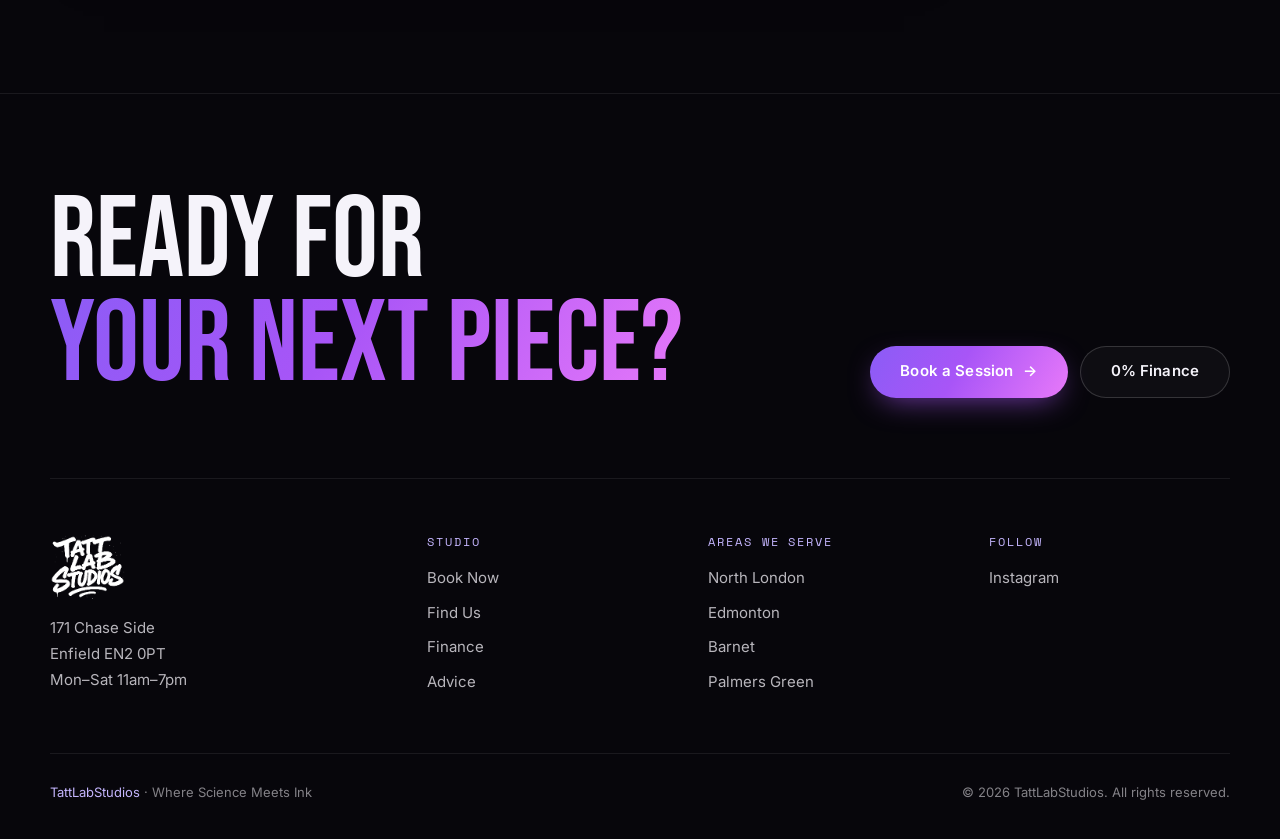
==== commit 898b19c5: "Transparent header/footer logo with soft glow The logo PNG had a solid black box that mix-blend-mode" ====
--- a/blog.html
+++ b/blog.html
@@ -17,10 +17,10 @@
   <link rel="preconnect" href="https://fonts.googleapis.com"/>
   <link rel="preconnect" href="https://fonts.gstatic.com" crossorigin/>
   <link href="https://fonts.googleapis.com/css2?family=Bebas+Neue&family=Inter:wght@400;500;600;700&family=Space+Grotesk:wght@500;600;700&family=Space+Mono:wght@400;700&display=swap" rel="stylesheet"/>
-  <link rel="stylesheet" href="/shared.css?v=20261120c"/>
+  <link rel="stylesheet" href="/shared.css?v=20261120d"/>
   <script>document.documentElement.classList.add('js')</script>
-  <script src="/assets/site.js?v=20261120c" defer></script>
-  <script src="/assets/lab-fx.js?v=20261120c" defer></script>
+  <script src="/assets/site.js?v=20261120d" defer></script>
+  <script src="/assets/lab-fx.js?v=20261120d" defer></script>
   <style>
     .guides { position: relative; z-index: 1; max-width: var(--max); margin: 0 auto; padding: 0 24px clamp(72px, 10vw, 120px); }
     .guide-grid { display: grid; grid-template-columns: repeat(3, 1fr); gap: 20px; }
@@ -87,7 +87,7 @@
   <a class="skip-link" href="#main">Skip to content</a>
   <!--HEADER:START-->
   <header class="site-header" id="siteHeader">
-    <a href="/" class="brand" aria-label="TattLabStudios home"><img src="/assets/logo.png" alt="TattLabStudios"/></a>
+    <a href="/" class="brand" aria-label="TattLabStudios home"><img src="/assets/logo-transparent.png?v=1" alt="TattLabStudios"/></a>
     <nav class="site-nav" aria-label="Main">
       <a href="/">Home</a>
       <a href="/where-are-we">Find Us</a>
@@ -184,7 +184,7 @@
     </div>
     <div class="footer-inner">
       <div class="footer-col">
-        <img src="/assets/logo.png" alt="TattLabStudios" class="footer-logo"/>
+        <img src="/assets/logo-transparent.png?v=1" alt="TattLabStudios" class="footer-logo"/>
         <p>171 Chase Side<br/>Enfield EN2 0PT<br/>Mon–Sat 11am–7pm</p>
       </div>
       <div class="footer-col">
--- a/shared.css
+++ b/shared.css
@@ -134,11 +134,13 @@
 .brand { display: flex; align-items: center; flex-shrink: 0; text-decoration: none; }
 .brand img {
   height: 48px; width: auto;
-  mix-blend-mode: screen;           /* drops the logo's black box */
+  filter: drop-shadow(0 0 10px rgba(167,139,250,0.35)); /* transparent logo with a soft lab glow */
   transition: height 0.4s var(--ease-cine), transform 0.3s;
 }
 .site-header.is-scrolled .brand img { height: 40px; }
-.brand:hover img { transform: rotate(-3deg) scale(1.04); }
+.brand:hover img { transform: rotate(-3deg) scale(1.04); filter: drop-shadow(0 0 14px rgba(232,121,249,0.6)); }
+.brand img { transition: height 0.4s var(--ease-cine), transform 0.3s, filter 0.3s; animation: logoIn 1.2s var(--ease-cine) 0.2s backwards; }
+@keyframes logoIn { from { opacity: 0; filter: blur(8px) drop-shadow(0 0 0 transparent); transform: scale(0.9); } }
 
 .site-nav { display: flex; align-items: center; gap: 6px; margin-left: auto; }
 .site-nav a {
@@ -402,7 +404,7 @@
   transition: color 0.2s, transform 0.3s var(--ease-cine);
 }
 .footer-col a:hover { color: var(--text); transform: translateX(3px); }
-.footer-logo { height: 64px; width: auto; mix-blend-mode: screen; margin-bottom: 16px; }
+.footer-logo { height: 64px; width: auto; margin-bottom: 16px; }
 
 .footer-bottom {
   max-width: var(--max); margin: 0 auto;
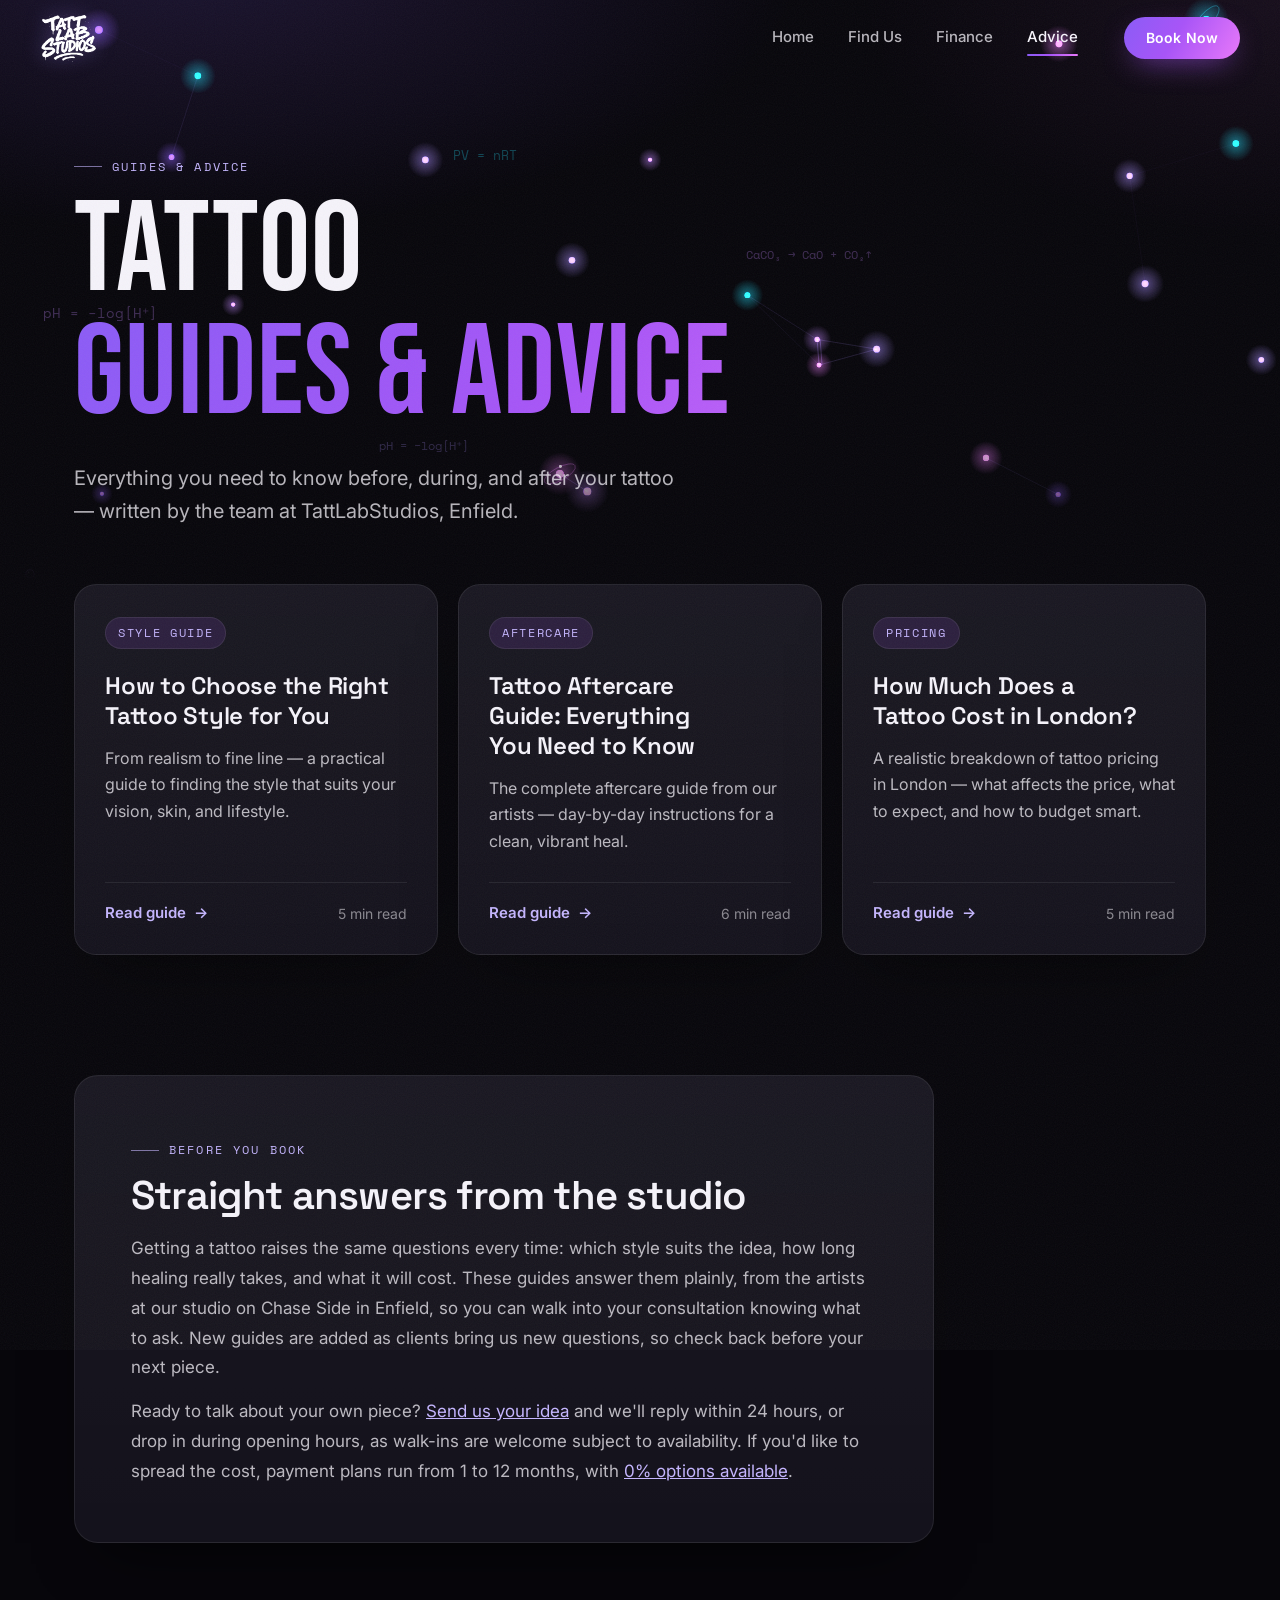
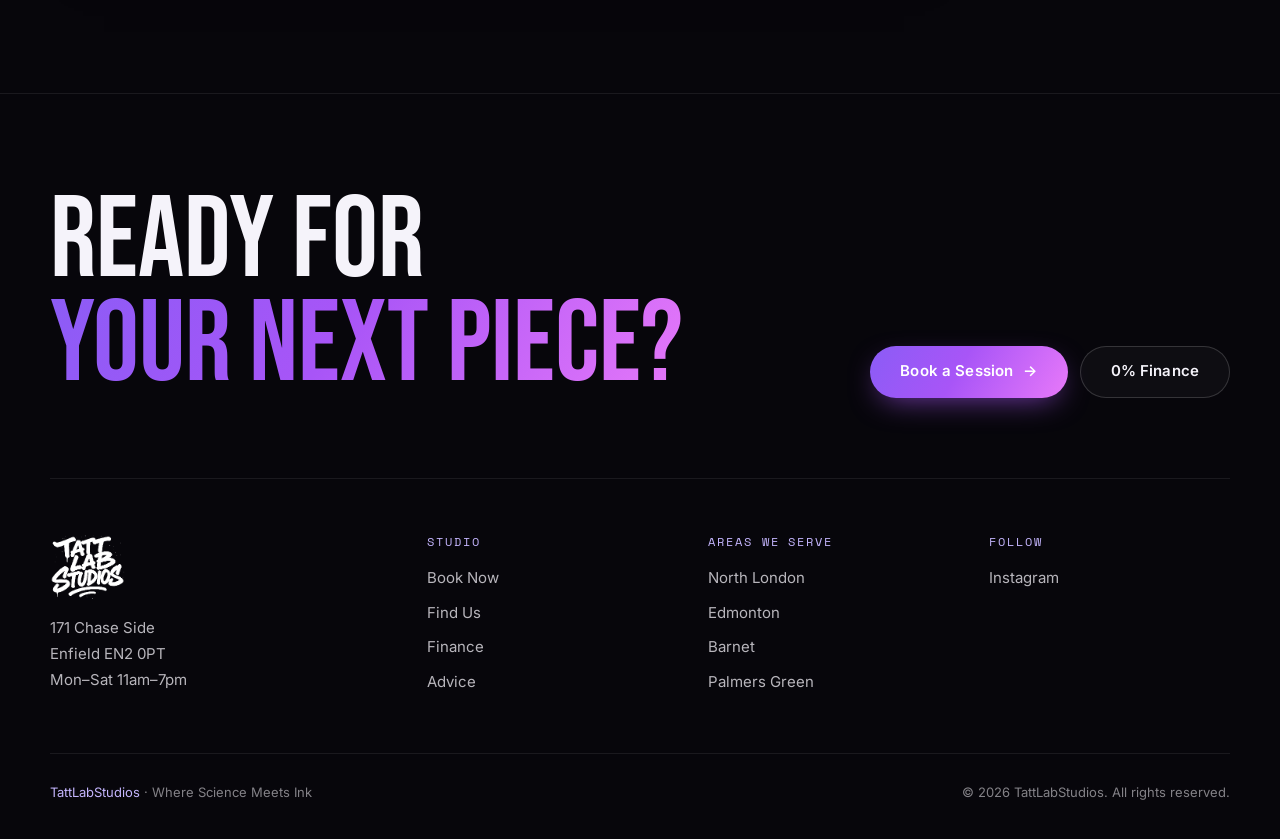
==== commit 6ee59d09: "Chemistry-style reactions and synthesised logo emblem Reactions no longer look like fireworks: two a" ====
--- a/blog.html
+++ b/blog.html
@@ -17,10 +17,10 @@
   <link rel="preconnect" href="https://fonts.googleapis.com"/>
   <link rel="preconnect" href="https://fonts.gstatic.com" crossorigin/>
   <link href="https://fonts.googleapis.com/css2?family=Bebas+Neue&family=Inter:wght@400;500;600;700&family=Space+Grotesk:wght@500;600;700&family=Space+Mono:wght@400;700&display=swap" rel="stylesheet"/>
-  <link rel="stylesheet" href="/shared.css?v=20261120d"/>
+  <link rel="stylesheet" href="/shared.css?v=20261121a"/>
   <script>document.documentElement.classList.add('js')</script>
-  <script src="/assets/site.js?v=20261120d" defer></script>
-  <script src="/assets/lab-fx.js?v=20261120d" defer></script>
+  <script src="/assets/site.js?v=20261121a" defer></script>
+  <script src="/assets/lab-fx.js?v=20261121a" defer></script>
   <style>
     .guides { position: relative; z-index: 1; max-width: var(--max); margin: 0 auto; padding: 0 24px clamp(72px, 10vw, 120px); }
     .guide-grid { display: grid; grid-template-columns: repeat(3, 1fr); gap: 20px; }
--- a/shared.css
+++ b/shared.css
@@ -538,3 +538,7 @@
   .btn-primary { animation: none; }
   .lab-canvas { animation: none; }
 }
+
+/* homepage: the header logo waits until the hero emblem scrolls away */
+.site-header .brand { transition: opacity 0.5s var(--ease-soft), transform 0.6s var(--ease-cine); }
+.has-emblem:not(.emblem-away) .site-header .brand { opacity: 0; transform: translateY(-6px) scale(0.9); pointer-events: none; }
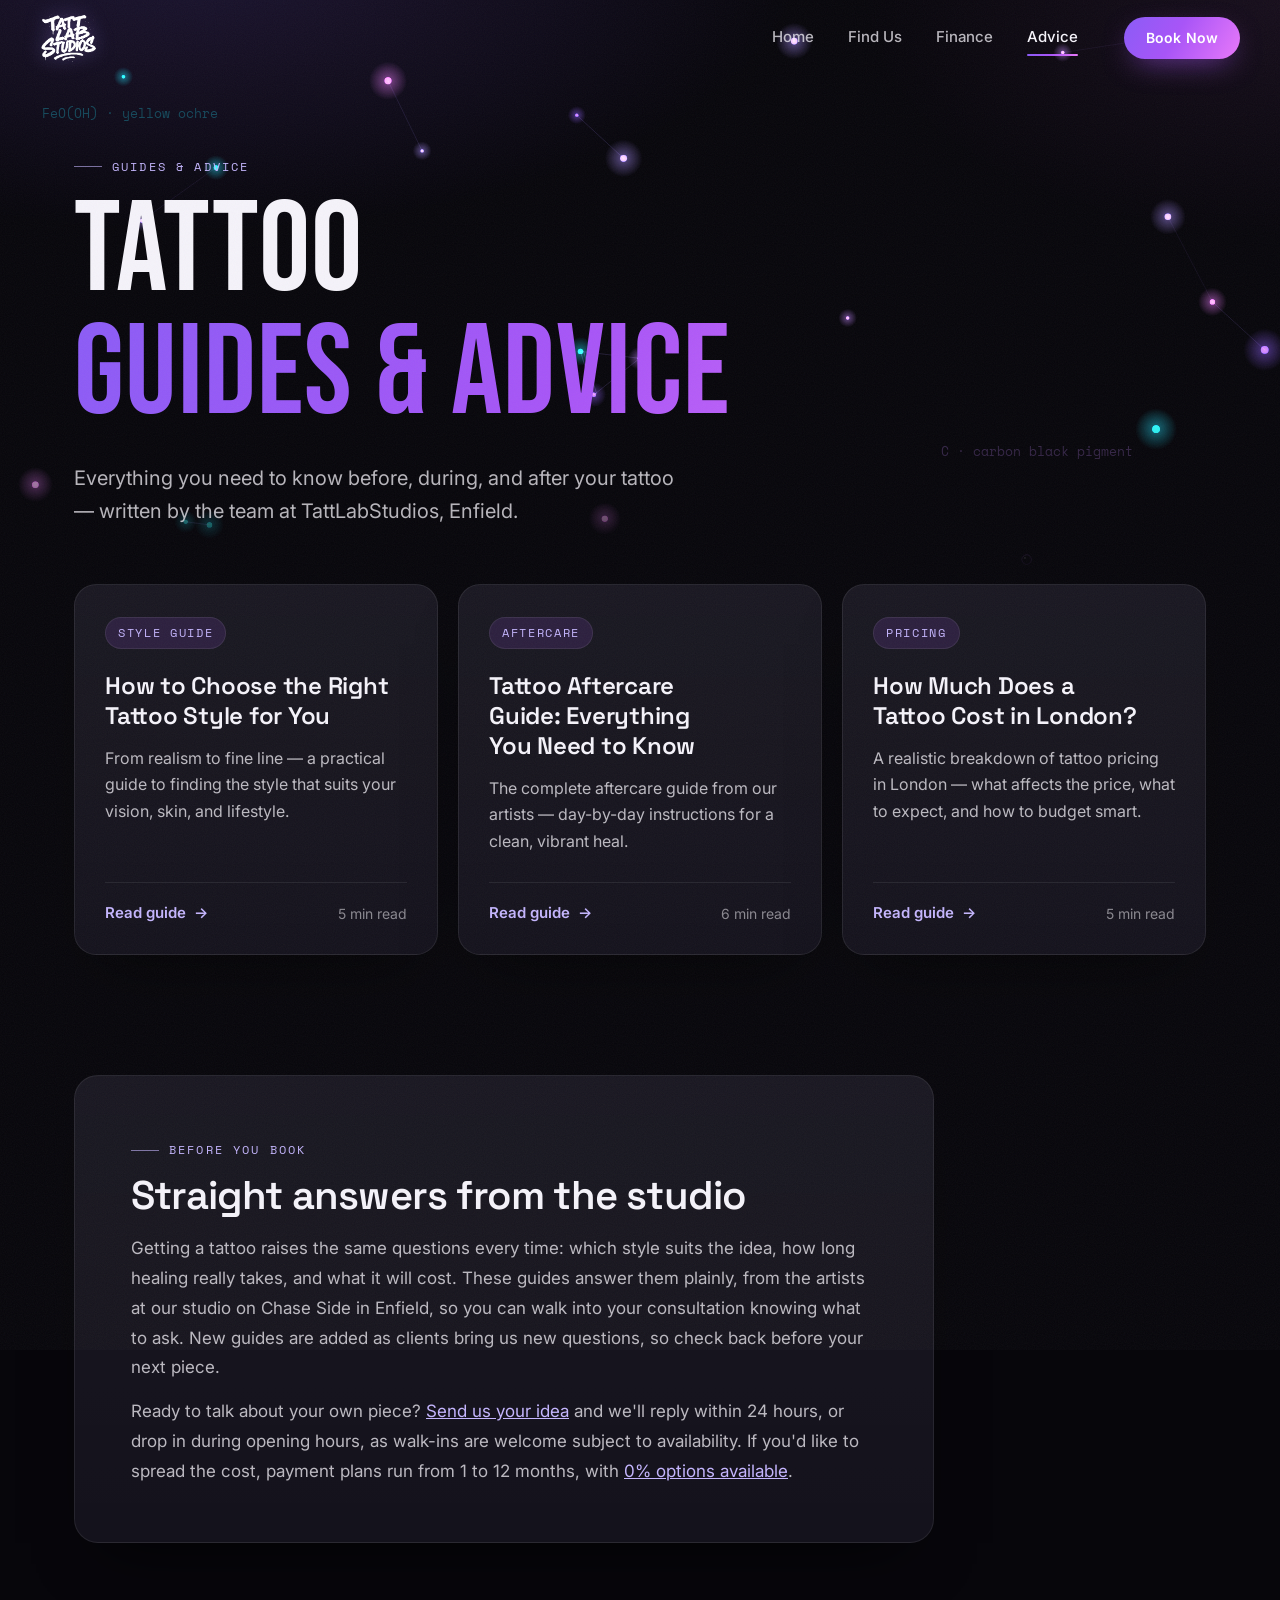
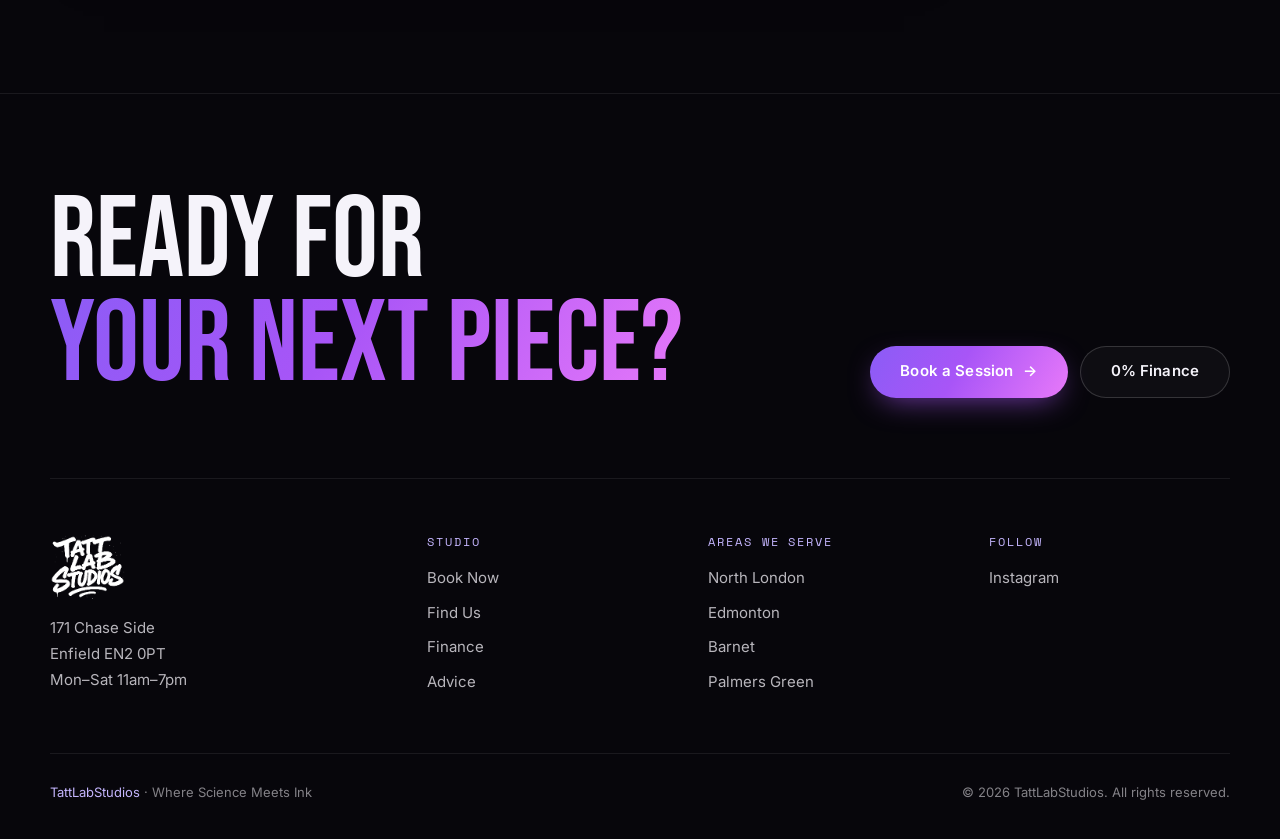
==== commit 6472219f: "Hero writing dissolves on scroll; real tattoo-ink chemistry - Headline letters and the other hero te" ====
--- a/blog.html
+++ b/blog.html
@@ -17,10 +17,10 @@
   <link rel="preconnect" href="https://fonts.googleapis.com"/>
   <link rel="preconnect" href="https://fonts.gstatic.com" crossorigin/>
   <link href="https://fonts.googleapis.com/css2?family=Bebas+Neue&family=Inter:wght@400;500;600;700&family=Space+Grotesk:wght@500;600;700&family=Space+Mono:wght@400;700&display=swap" rel="stylesheet"/>
-  <link rel="stylesheet" href="/shared.css?v=20261121a"/>
+  <link rel="stylesheet" href="/shared.css?v=20261121b"/>
   <script>document.documentElement.classList.add('js')</script>
-  <script src="/assets/site.js?v=20261121a" defer></script>
-  <script src="/assets/lab-fx.js?v=20261121a" defer></script>
+  <script src="/assets/site.js?v=20261121b" defer></script>
+  <script src="/assets/lab-fx.js?v=20261121b" defer></script>
   <style>
     .guides { position: relative; z-index: 1; max-width: var(--max); margin: 0 auto; padding: 0 24px clamp(72px, 10vw, 120px); }
     .guide-grid { display: grid; grid-template-columns: repeat(3, 1fr); gap: 20px; }
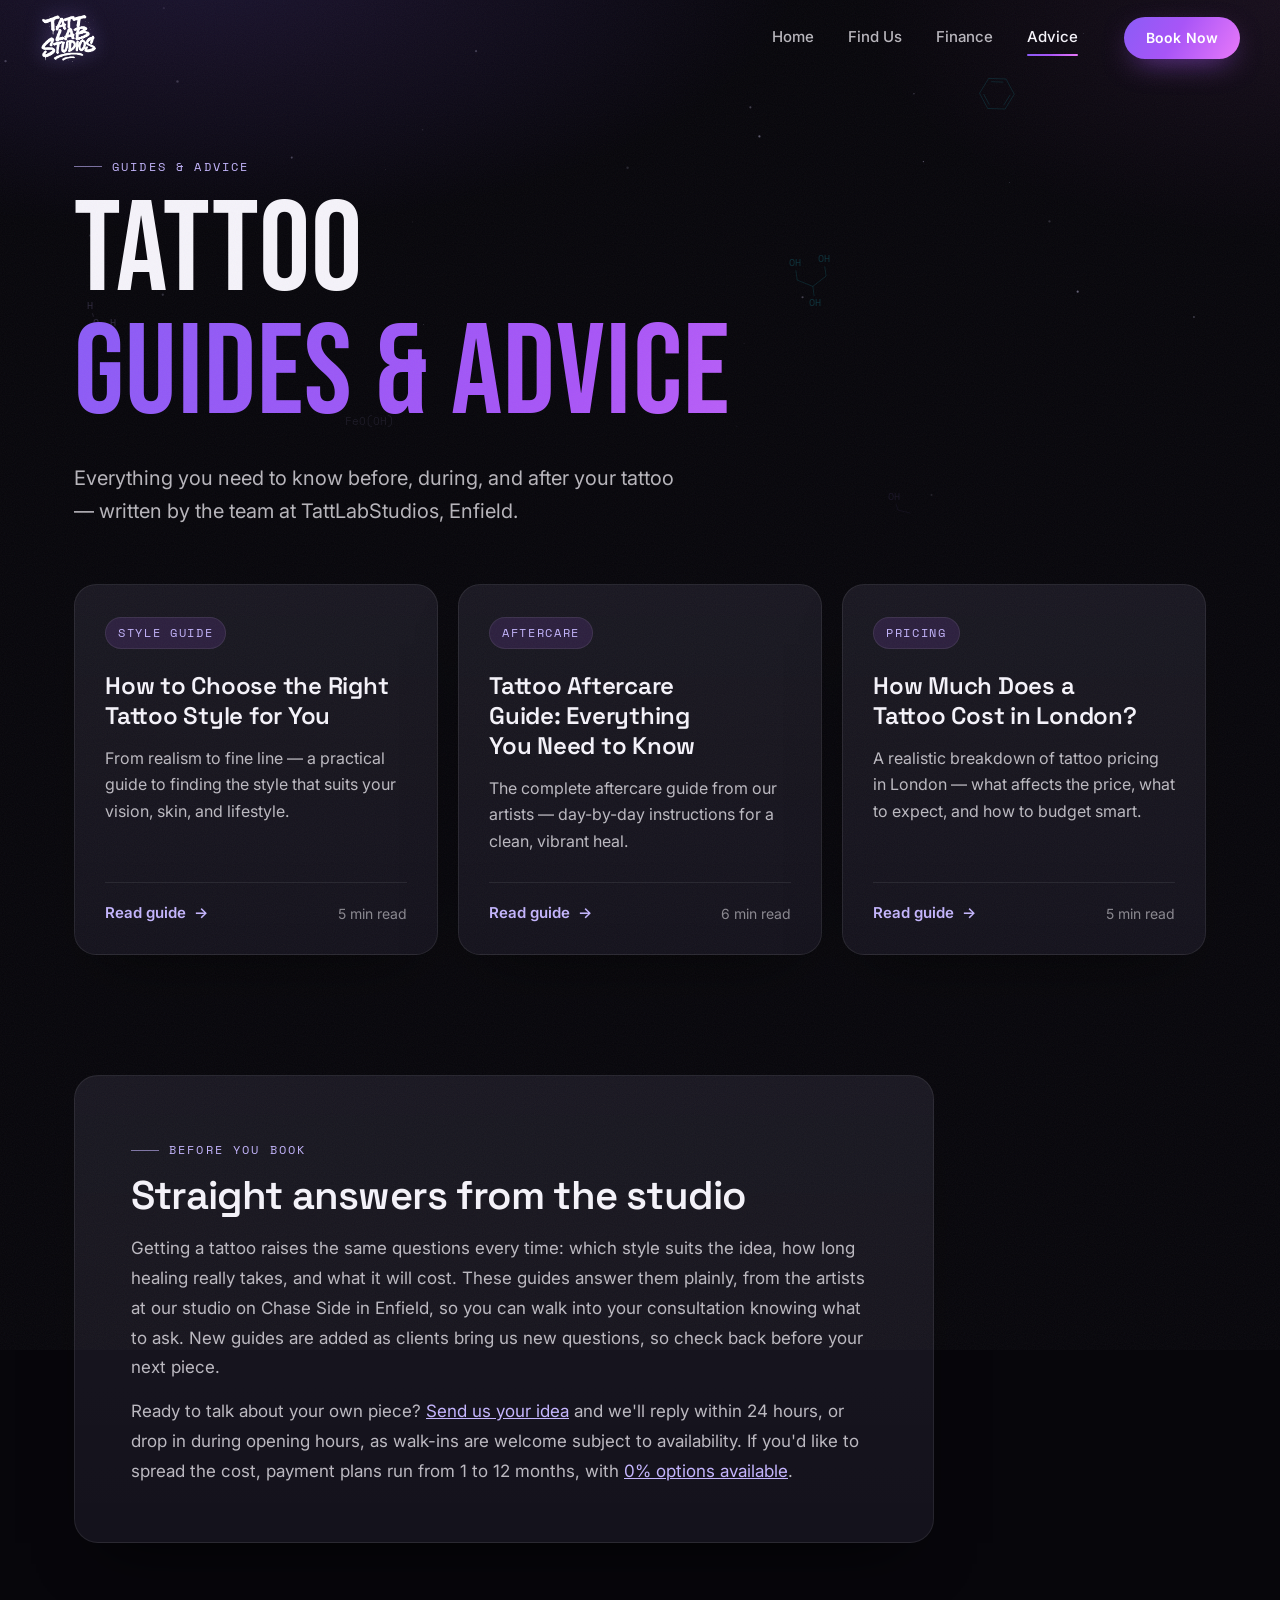
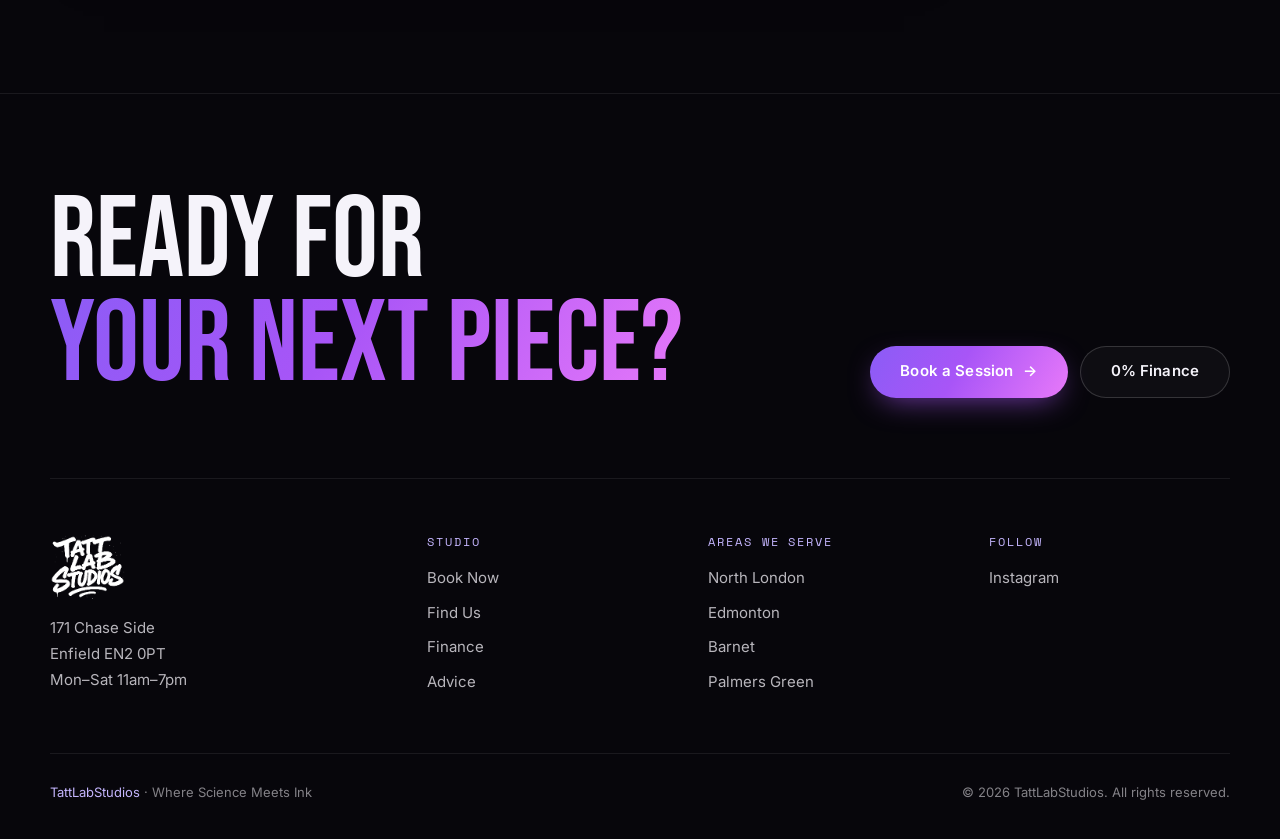
==== commit 48e9de22: "Sharp logo, drop formula caption, refined textbook-style lab background - Logo was stuck blurred on " ====
--- a/blog.html
+++ b/blog.html
@@ -17,10 +17,10 @@
   <link rel="preconnect" href="https://fonts.googleapis.com"/>
   <link rel="preconnect" href="https://fonts.gstatic.com" crossorigin/>
   <link href="https://fonts.googleapis.com/css2?family=Bebas+Neue&family=Inter:wght@400;500;600;700&family=Space+Grotesk:wght@500;600;700&family=Space+Mono:wght@400;700&display=swap" rel="stylesheet"/>
-  <link rel="stylesheet" href="/shared.css?v=20261121b"/>
+  <link rel="stylesheet" href="/shared.css?v=20261121c"/>
   <script>document.documentElement.classList.add('js')</script>
-  <script src="/assets/site.js?v=20261121b" defer></script>
-  <script src="/assets/lab-fx.js?v=20261121b" defer></script>
+  <script src="/assets/site.js?v=20261121c" defer></script>
+  <script src="/assets/lab-fx.js?v=20261121c" defer></script>
   <style>
     .guides { position: relative; z-index: 1; max-width: var(--max); margin: 0 auto; padding: 0 24px clamp(72px, 10vw, 120px); }
     .guide-grid { display: grid; grid-template-columns: repeat(3, 1fr); gap: 20px; }
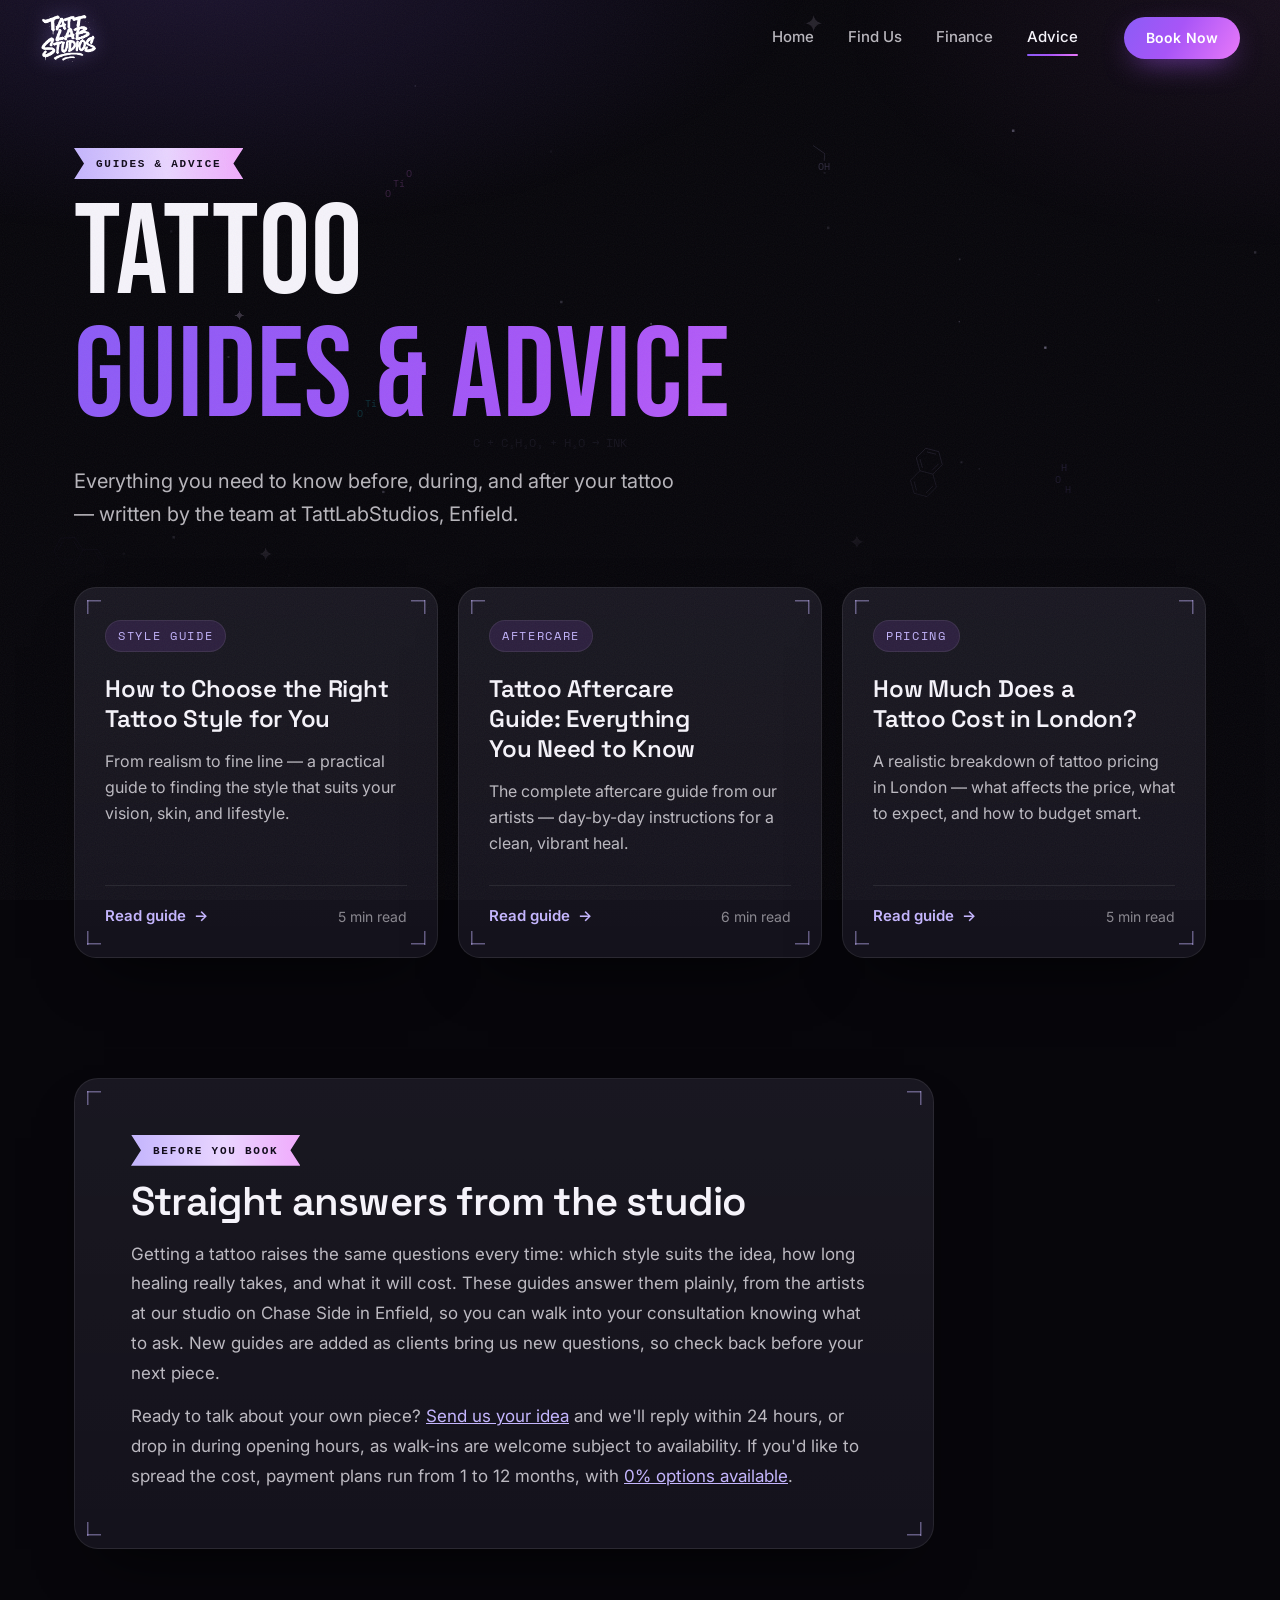
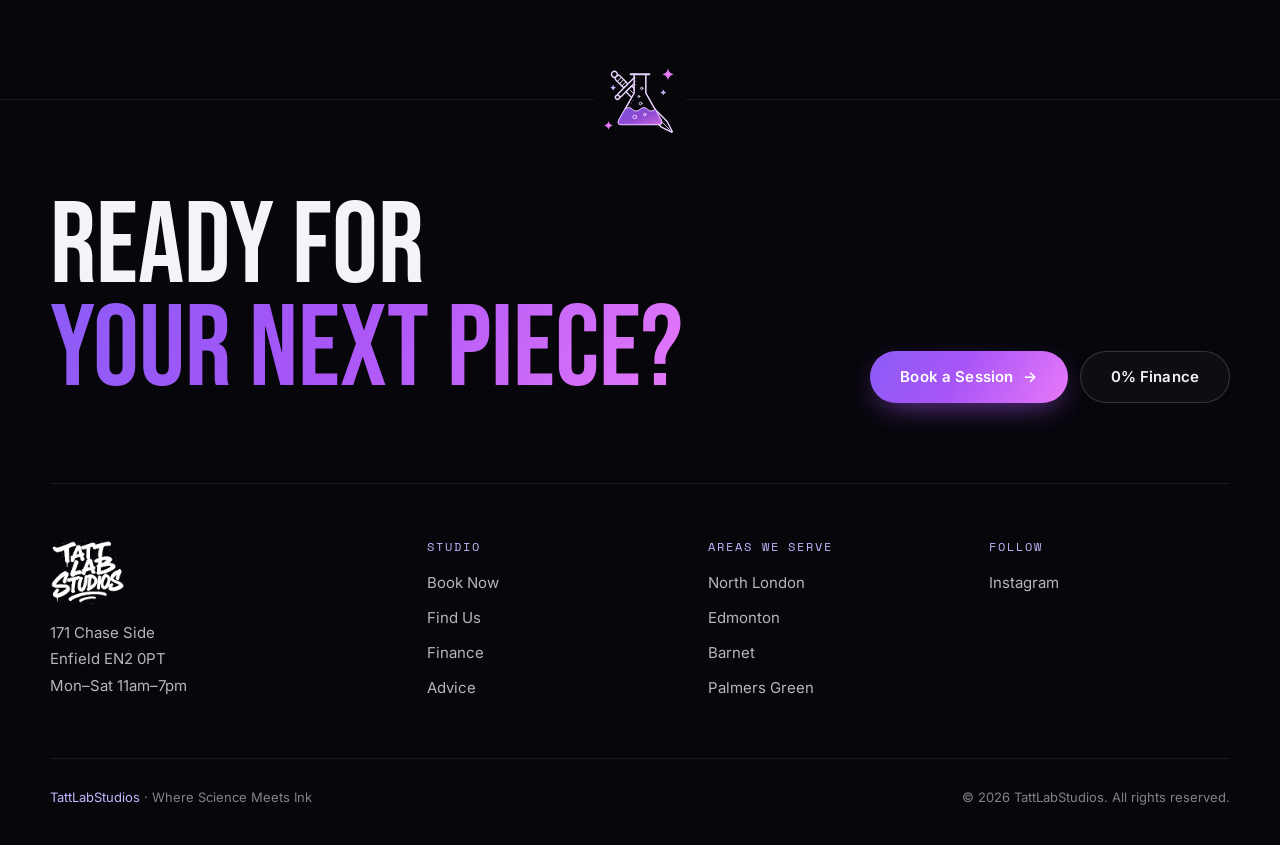
==== commit 5310aa29: "Smoother site + tattoo-lab styling Performance: no artificial delay on page changes (native view tra" ====
--- a/blog.html
+++ b/blog.html
@@ -17,10 +17,10 @@
   <link rel="preconnect" href="https://fonts.googleapis.com"/>
   <link rel="preconnect" href="https://fonts.gstatic.com" crossorigin/>
   <link href="https://fonts.googleapis.com/css2?family=Bebas+Neue&family=Inter:wght@400;500;600;700&family=Space+Grotesk:wght@500;600;700&family=Space+Mono:wght@400;700&display=swap" rel="stylesheet"/>
-  <link rel="stylesheet" href="/shared.css?v=20261121c"/>
+  <link rel="stylesheet" href="/shared.css?v=20261121d"/>
   <script>document.documentElement.classList.add('js')</script>
-  <script src="/assets/site.js?v=20261121c" defer></script>
-  <script src="/assets/lab-fx.js?v=20261121c" defer></script>
+  <script src="/assets/site.js?v=20261121d" defer></script>
+  <script src="/assets/lab-fx.js?v=20261121d" defer></script>
   <style>
     .guides { position: relative; z-index: 1; max-width: var(--max); margin: 0 auto; padding: 0 24px clamp(72px, 10vw, 120px); }
     .guide-grid { display: grid; grid-template-columns: repeat(3, 1fr); gap: 20px; }
--- a/shared.css
+++ b/shared.css
@@ -59,13 +59,16 @@
   -webkit-font-smoothing: antialiased;
   -moz-osx-font-smoothing: grayscale;
   text-rendering: optimizeLegibility;
-  animation: pageIn 0.9s var(--ease-cine) both;
-}
-
-body.is-leaving { animation: pageOut 0.35s var(--ease-soft) forwards; }
-
-@keyframes pageIn  { from { opacity: 0; } to { opacity: 1; } }
-@keyframes pageOut { to { opacity: 0; } }
+}
+
+/* Smooth page-to-page changes, handled natively by the browser (no JS delay).
+   Browsers without support simply switch pages instantly. */
+@view-transition { navigation: auto; }
+::view-transition-old(root) { animation: vtOut 0.18s ease both; }
+::view-transition-new(root) { animation: vtIn 0.28s ease both; }
+@keyframes vtOut { to { opacity: 0; } }
+@keyframes vtIn { from { opacity: 0; } }
+.site-header { view-transition-name: site-header; }
 
 h1, h2, h3, h4 { font-family: var(--font-display); line-height: 1.1; text-wrap: balance; }
 p { text-wrap: pretty; }
@@ -86,19 +89,10 @@
 /* ── Film grain + vignette (cinematic texture, very subtle) ── */
 body::before {
   content: '';
-  position: fixed; inset: -50%;
+  position: fixed; inset: 0;
   z-index: 999; pointer-events: none;
   opacity: 0.05;
   background-image: url("data:image/svg+xml,%3Csvg xmlns='http://www.w3.org/2000/svg' width='160' height='160'%3E%3Cfilter id='n'%3E%3CfeTurbulence type='fractalNoise' baseFrequency='0.9' numOctaves='2' stitchTiles='stitch'/%3E%3C/filter%3E%3Crect width='100%25' height='100%25' filter='url(%23n)'/%3E%3C/svg%3E");
-  animation: grain 1.2s steps(6) infinite;
-}
-@keyframes grain {
-  0%   { transform: translate(0,0); }
-  20%  { transform: translate(-3%,2%); }
-  40%  { transform: translate(2%,-3%); }
-  60%  { transform: translate(-2%,-1%); }
-  80%  { transform: translate(3%,3%); }
-  100% { transform: translate(0,0); }
 }
 
 /* Old decorative layers are retired */
@@ -120,14 +114,14 @@
   height: var(--header-h);
   display: flex; align-items: center; gap: 32px;
   padding: 0 clamp(16px, 4vw, 40px);
-  transition: background 0.4s var(--ease-soft), border-color 0.4s, backdrop-filter 0.4s, height 0.4s var(--ease-cine);
+  transition: background 0.4s var(--ease-soft), border-color 0.4s, height 0.4s var(--ease-cine);
   border-bottom: 1px solid transparent;
 }
 .site-header.is-scrolled {
   --header-h: 64px;
   background: rgba(7,6,11,0.78);
-  backdrop-filter: blur(18px) saturate(140%);
-  -webkit-backdrop-filter: blur(18px) saturate(140%);
+  backdrop-filter: blur(12px);
+  -webkit-backdrop-filter: blur(12px);
   border-bottom-color: var(--line);
 }
 
@@ -348,14 +342,13 @@
    Only hides content once JS has confirmed it can reveal it. */
 .js [data-reveal] {
   opacity: 0;
-  transform: translateY(36px);
-  filter: blur(6px);
-  transition: opacity 1s var(--ease-cine), transform 1.1s var(--ease-cine), filter 1s var(--ease-cine);
+  transform: translateY(28px);
+  transition: opacity 0.8s var(--ease-cine), transform 0.9s var(--ease-cine);
   transition-delay: var(--d, 0s);
 }
 .js [data-reveal="fade"] { transform: none; }
 .js [data-reveal="zoom"] { transform: scale(1.06); }
-.js [data-reveal].is-in { opacity: 1; transform: none; filter: none; }
+.js [data-reveal].is-in { opacity: 1; transform: none; }
 
 /* Masked line reveal for big headings: wrap each line in <span class="line"><span>…</span></span> */
 .line { display: block; overflow: hidden; padding-bottom: 0.06em; }
@@ -459,8 +452,6 @@
 /* ── Reduced motion: keep everything visible and still ── */
 @media (prefers-reduced-motion: reduce) {
   html { scroll-behavior: auto; }
-  body, body.is-leaving { animation: none; }
-  body::before { animation: none; }
   *, *::before, *::after {
     animation-duration: 0.01ms !important;
     animation-iteration-count: 1 !important;
@@ -481,16 +472,8 @@
           mask-image: linear-gradient(180deg, #000 72%, transparent);
   animation: labIn 1.6s var(--ease-cine) 0.3s both;
 }
-@keyframes labIn { from { opacity: 0; filter: blur(6px); } to { opacity: 1; filter: none; } }
+@keyframes labIn { from { opacity: 0; } to { opacity: 1; } }
 .page-hero[data-lab-fx] .lab-canvas { opacity: 0.85; }
-/* tapping the backdrop sets off a reaction with a small jolt */
-.lab-shake > :not(.lab-canvas):not(.letterbox) { animation: labShake 0.38s cubic-bezier(.36,.07,.19,.97); }
-@keyframes labShake {
-  20% { transform: translate(-3px, 2px); }
-  40% { transform: translate(3px, -2px); }
-  60% { transform: translate(-2px, -1px); }
-  80% { transform: translate(2px, 1px); }
-}
 
 /* ══ REACTIVE UI ═════════════════════════════════════════════ */
 .scroll-progress {
@@ -511,13 +494,8 @@
   transition: transform 0.35s var(--ease-cine), translate 0.25s var(--ease-soft), scale 0.15s, box-shadow 0.35s, border-color 0.3s, background 0.3s, color 0.3s;
 }
 .btn-primary:active, .btn-ghost:active, .menu-toggle:active { scale: 0.95; }
-.btn-primary { animation: btnGlow 3.2s ease-in-out infinite; }
-@keyframes btnGlow {
-  0%, 100% { box-shadow: 0 10px 30px -10px rgba(168,85,247,0.7); }
-  50%      { box-shadow: 0 10px 38px -6px rgba(232,121,249,0.85); }
-}
 .glass-card:active { scale: 0.99; }
-.is-reactive { position: relative; rotate: var(--rot, 0 0 1 0deg); transition: rotate 0.4s var(--ease-soft), transform 0.6s var(--ease-cine), border-color 0.4s, opacity 1s var(--ease-cine), filter 1s var(--ease-cine); }
+.is-reactive { position: relative; rotate: var(--rot, 0 0 1 0deg); transition: rotate 0.4s var(--ease-soft), transform 0.6s var(--ease-cine), border-color 0.4s, opacity 0.8s var(--ease-cine); }
 .card-spot {
   position: absolute; inset: 0; border-radius: inherit; pointer-events: none; z-index: 2;
   background: radial-gradient(420px circle at var(--mx, 50%) var(--my, 50%), rgba(167,139,250,0.16), transparent 45%);
@@ -535,10 +513,78 @@
 @media (max-width: 360px) { .header-cta { display: none; } .menu-toggle { margin-left: auto; } }
 
 @media (prefers-reduced-motion: reduce) {
-  .btn-primary { animation: none; }
   .lab-canvas { animation: none; }
 }
 
 /* homepage: the header logo waits until the hero emblem scrolls away */
 .site-header .brand { transition: opacity 0.5s var(--ease-soft), transform 0.6s var(--ease-cine); }
 .has-emblem:not(.emblem-away) .site-header .brand { opacity: 0; transform: translateY(-6px) scale(0.9); pointer-events: none; }
+
+/* ══ TATTOO × LAB STYLE ══════════════════════════════════════
+   Traditional-flash details (banners, sparkles, bold linework) mixed with
+   lab details (specimen corners, periodic tiles). All static: no runtime cost. */
+
+/* section labels become a tattoo banner ribbon */
+.eyebrow-label {
+  position: relative;
+  padding: 7px 22px 6px;
+  font-size: 11px; font-weight: 700; letter-spacing: 0.16em;
+  color: #120c1c;
+  background: linear-gradient(90deg, #c4b5fd, #e9d5ff 55%, #f0abfc);
+  clip-path: polygon(0 0, 100% 0, calc(100% - 10px) 50%, 100% 100%, 0 100%, 10px 50%);
+}
+.eyebrow-label::before { display: none; }
+@media (max-width: 520px) { .eyebrow-label { font-size: 10px; letter-spacing: 0.12em; padding: 7px 18px 6px; white-space: nowrap; max-width: 100%; } }
+
+/* cards: flash-sheet / specimen-plate corner marks */
+.glass-card {
+  --tick: rgba(196,181,253,0.45);
+  background:
+    linear-gradient(var(--tick), var(--tick)) top 12px left 12px / 14px 1.5px no-repeat,
+    linear-gradient(var(--tick), var(--tick)) top 12px left 12px / 1.5px 14px no-repeat,
+    linear-gradient(var(--tick), var(--tick)) top 12px right 12px / 14px 1.5px no-repeat,
+    linear-gradient(var(--tick), var(--tick)) top 12px right 12px / 1.5px 14px no-repeat,
+    linear-gradient(var(--tick), var(--tick)) bottom 12px left 12px / 14px 1.5px no-repeat,
+    linear-gradient(var(--tick), var(--tick)) bottom 12px left 12px / 1.5px 14px no-repeat,
+    linear-gradient(var(--tick), var(--tick)) bottom 12px right 12px / 14px 1.5px no-repeat,
+    linear-gradient(var(--tick), var(--tick)) bottom 12px right 12px / 1.5px 14px no-repeat,
+    linear-gradient(180deg, rgba(255,255,255,0.035), rgba(255,255,255,0.01)),
+    var(--surface);
+}
+
+/* flash divider: flask-and-dagger piece between two dotted rules */
+.flash-divider {
+  position: relative; z-index: 1;
+  display: flex; align-items: center; gap: 18px;
+  max-width: var(--max); margin: 0 auto; padding: 0 24px;
+}
+.flash-divider::before, .flash-divider::after {
+  content: ''; flex: 1; height: 2px;
+  background: radial-gradient(circle, rgba(196,181,253,0.55) 1px, transparent 1.5px) 0 50% / 9px 2px repeat-x;
+}
+.flash-divider img { width: clamp(84px, 11vw, 120px); height: auto; flex-shrink: 0; }
+
+/* the shared footer gets the same flash piece on every page */
+.footer-cta { position: relative; }
+.footer-cta::before {
+  content: ''; position: absolute; top: -46px; left: 50%; width: 92px; height: 92px; translate: -50% 0;
+  background: var(--bg) url('/assets/flash-flask.svg') center / 84px no-repeat;
+  border-radius: 50%;
+}
+
+/* periodic-table tiles (Id · Ds · Tt) */
+.el-tile {
+  display: inline-grid; grid-template-rows: auto 1fr auto;
+  width: 88px; height: 96px; padding: 7px 9px 8px; margin-bottom: 26px;
+  border: 1.5px solid rgba(196,181,253,0.55); border-radius: 8px;
+  background: linear-gradient(160deg, rgba(139,92,246,0.16), rgba(232,121,249,0.06));
+  font-family: var(--font-mono); line-height: 1;
+}
+.el-tile b { font-size: 12px; font-weight: 400; color: var(--text-dim); }
+.el-tile strong {
+  font-family: var(--font-cine); font-weight: 400; font-size: 46px; line-height: 1; align-self: center;
+  background: var(--grad); -webkit-background-clip: text; background-clip: text; -webkit-text-fill-color: transparent;
+}
+.el-tile small { font-size: 10px; letter-spacing: 0.12em; text-transform: uppercase; color: var(--accent-cyan); }
+
+main { overflow-x: clip; }
